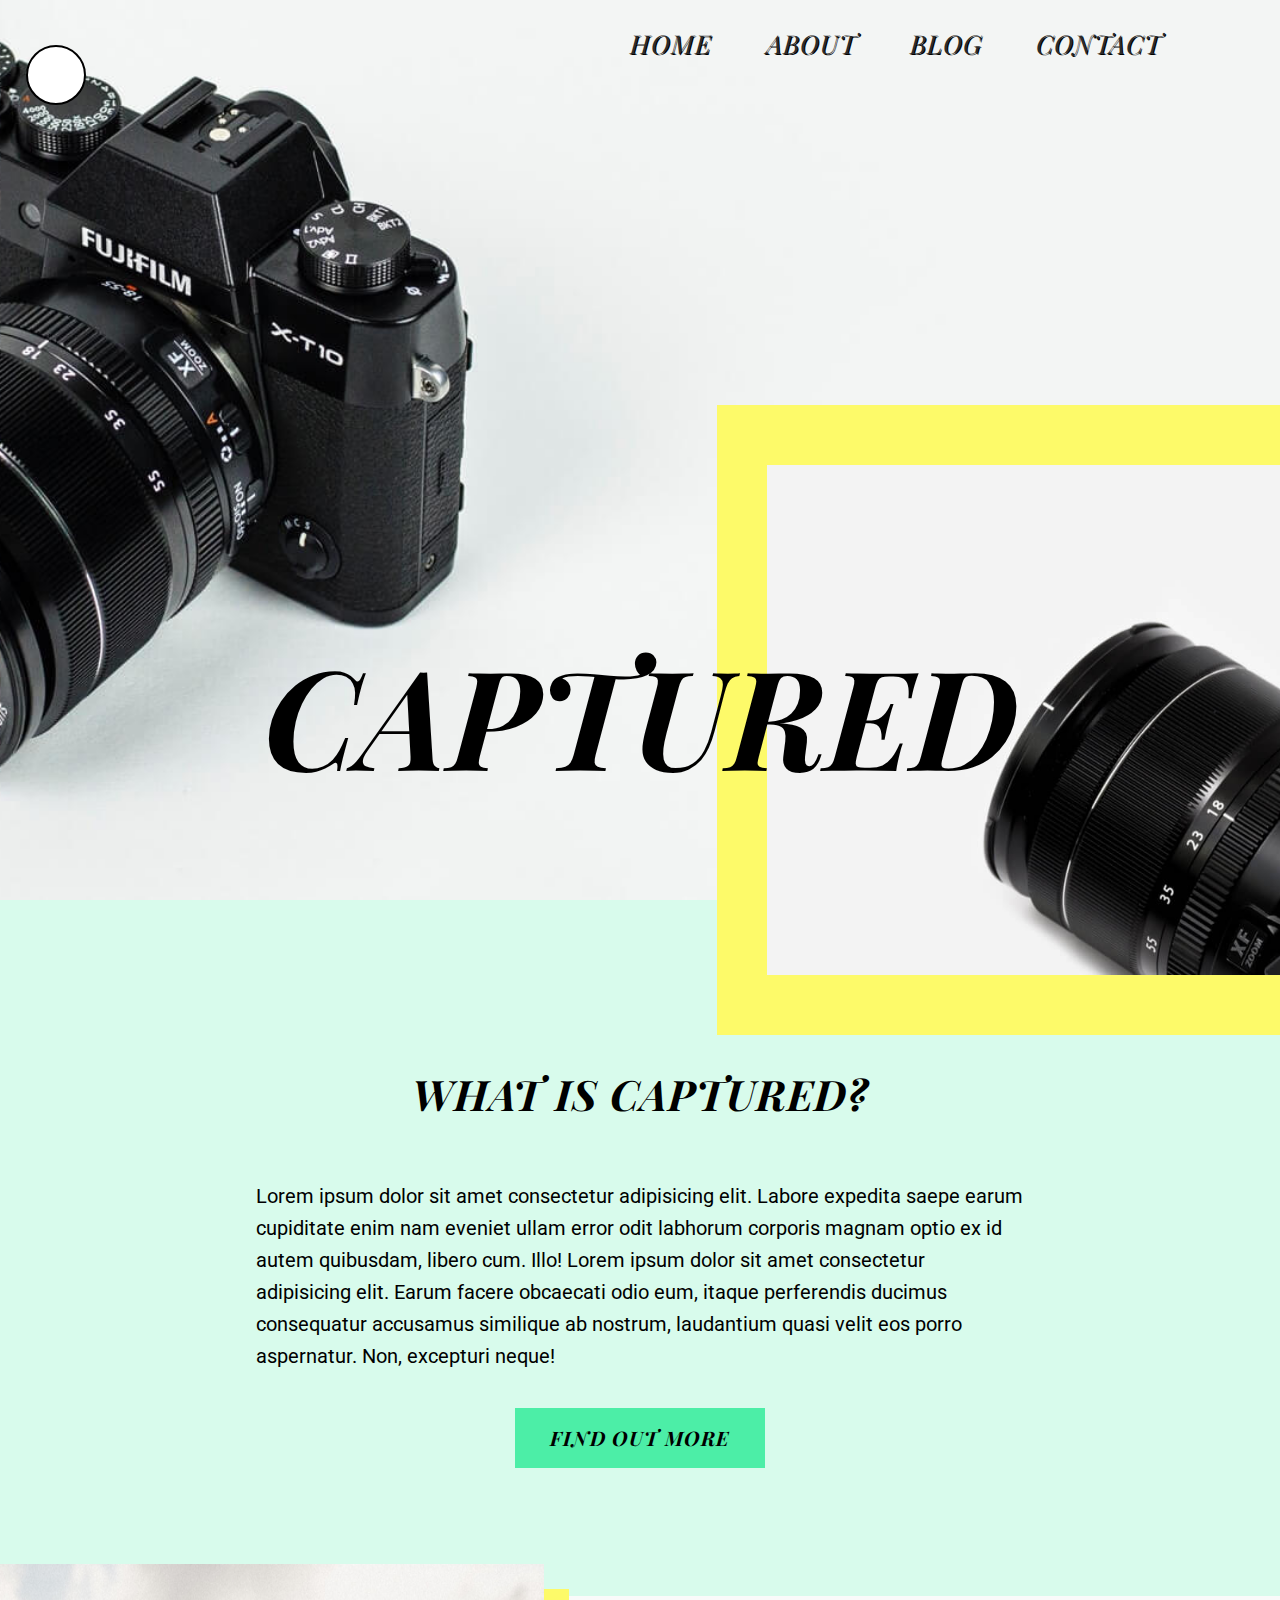
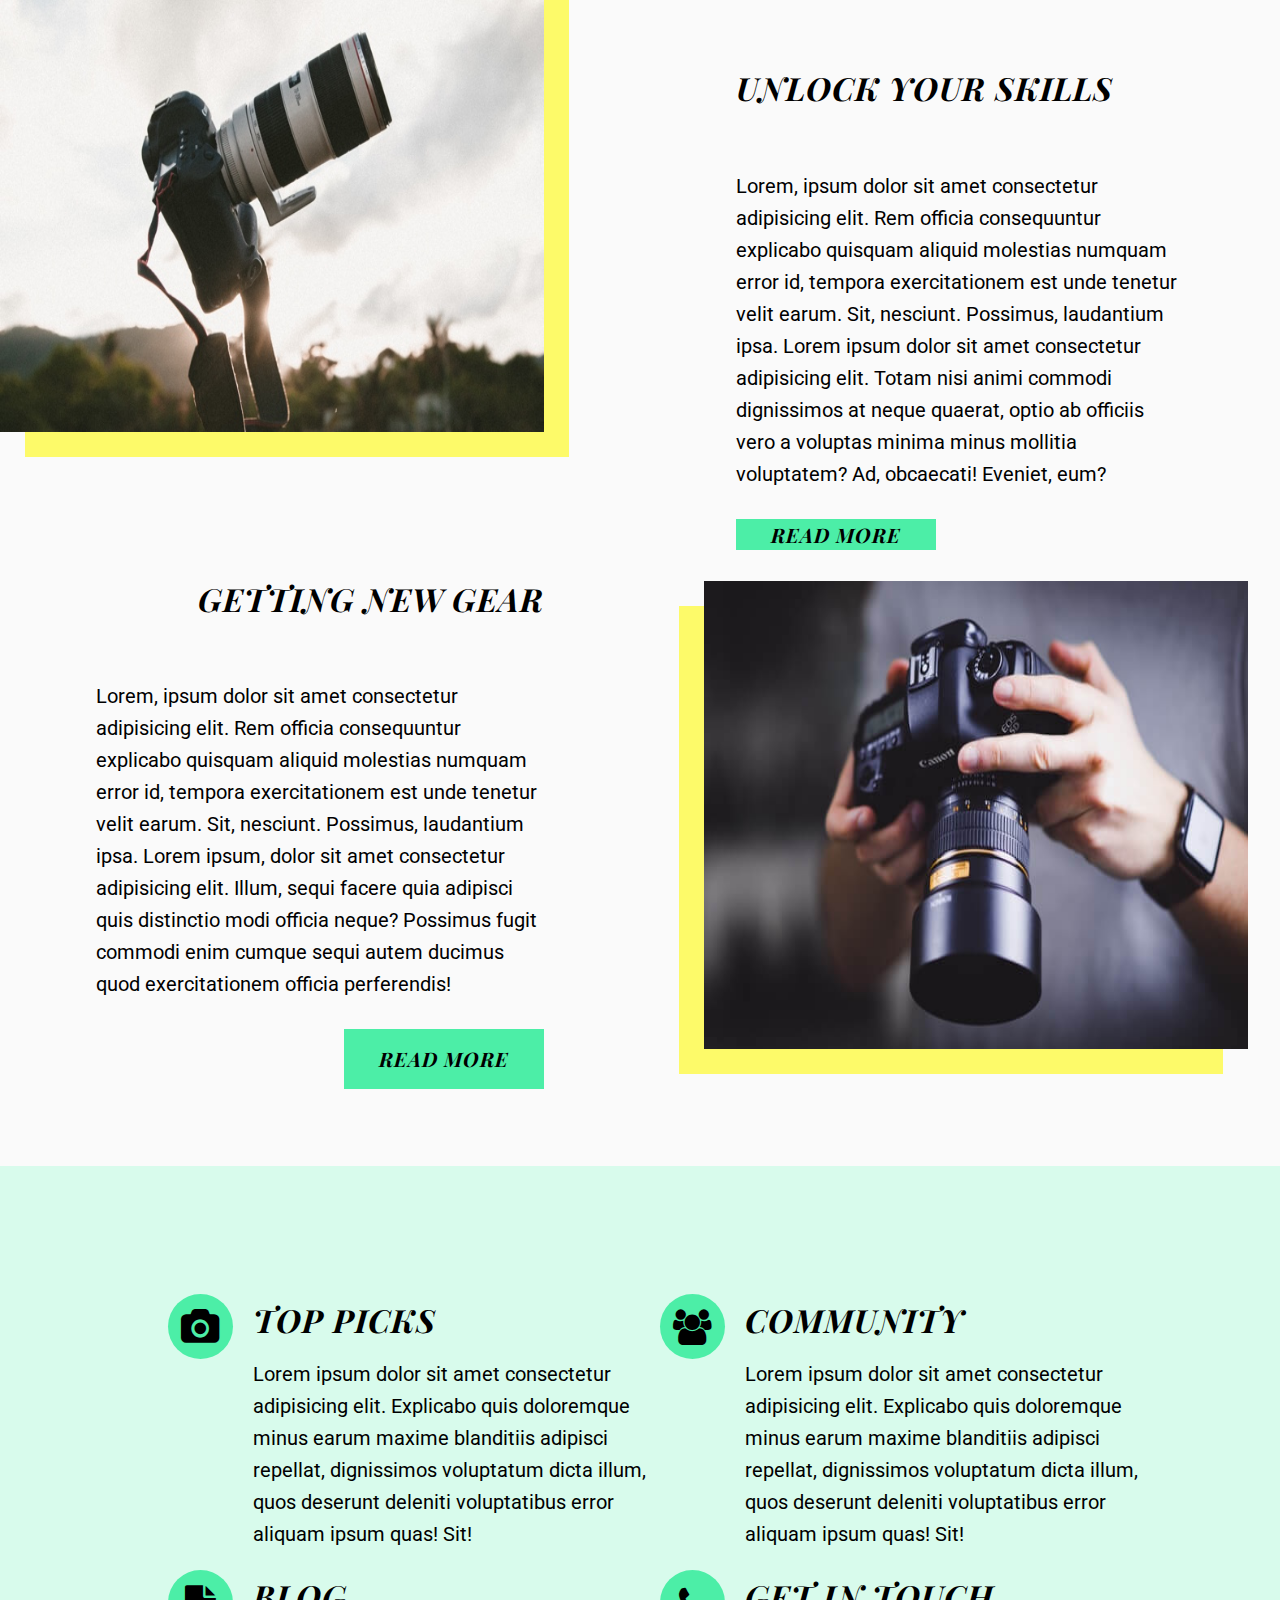
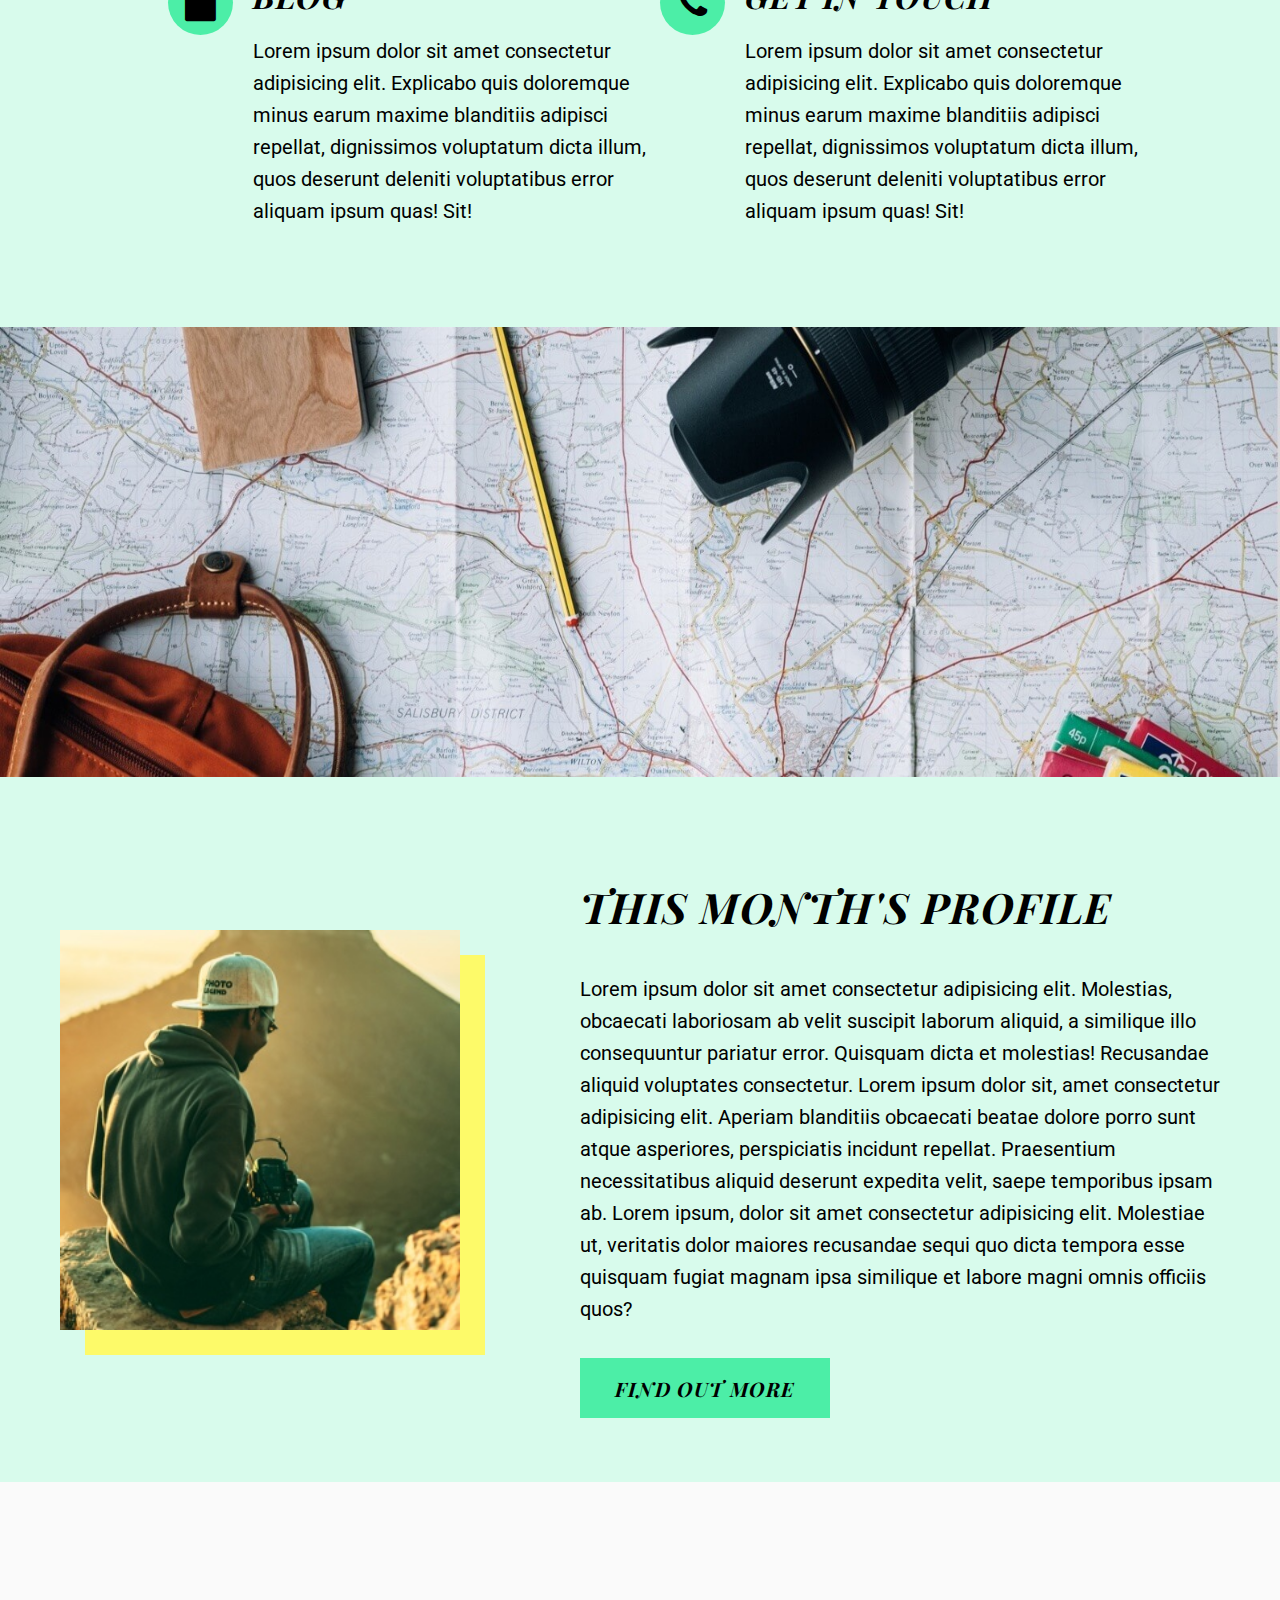
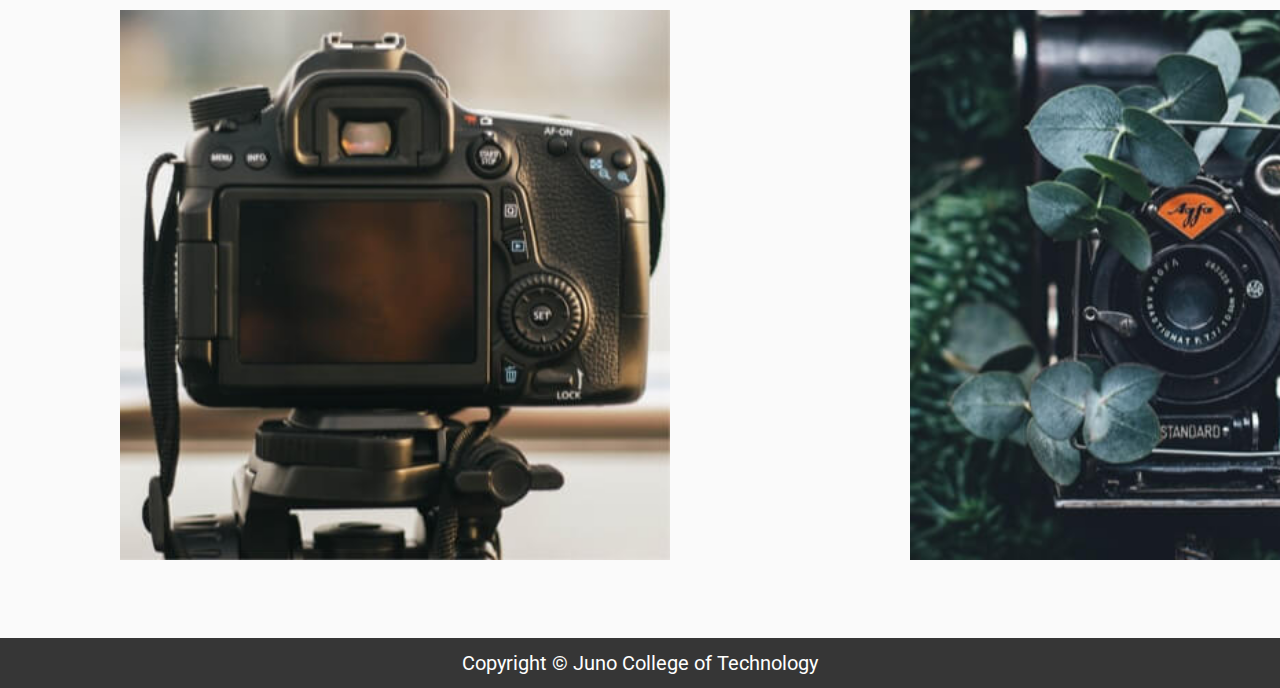
==== index.html @ 948b1ef4 "inital" ====
<!DOCTYPE html>
<html lang="en">

<head>
    <meta charset="UTF-8">
    <meta name="viewport" content="width=device-width, initial-scale=1.0">
    <meta http-equiv="X-UA-Compatible" content="ie=edge">
    <title>Captured Home Page</title>
    <link rel="preconnect" href="https://fonts.googleapis.com">
    <link rel="preconnect" href="https://fonts.gstatic.com" crossorigin>
    <link href="https://fonts.googleapis.com/css2?family=Playfair+Display:ital,wght@1,700&family=Roboto&display=swap" rel="stylesheet">
    <link rel="stylesheet" href="https://cdnjs.cloudflare.com/ajax/libs/font-awesome/4.7.0/css/font-awesome.min.css">
    <link rel="stylesheet" href="styles/style.css">

</head>
<body>
    <header>
        <div class = "homeBackground">
        <!--Start of Top of Site Section-->
            <div class="upperWebsite">          
                <nav id="headNav">
                    <!--Start of Site Nav Section-->
                    <ul class="main-menu">
                        <li id = "active"><a href="index.html">Home</a></li>
                        <li><a href="about.html">About</a></li>
                        <li><a href="blog.html">Blog</a></li>
                        <li><a href="contact.html">Contact</a></li>
                        
                    </ul>  
                    <div class="dropdown">
                        <a>MENU</a>
                        <div class="dropdown-content">
                            <ul class="dropdown-content">
                                <li><a href="blog.html">Blog</a></li>
                                <li><a href="index.html">Home</a></li>
                                <li><a href="about.html">About</a></li>
                                <li><a href="contact.html">Contact</a></li>
                            </ul>
                        </div>
                    </div>
                </nav>
                <span><button class = "darkModeOn" id = "darkModeOn" onclick="caputuredHome();"></button></span>
                <!--End of Site Nav Section-->
            </div>
            <!--Site Home Title--><div class = "webpageHeadingContainer"><h1>Captured</h1></div>
            <!--Additionial Capture Heading Image--><div class = "header-Image2"><img src="./assets/header-box-image.jpg" alt="Camera Lens pointing Left"></div>   
        </div>
    </header>
    <main>
        <section class = "whatIsCaptured" id = "whatIsCaptured">
            <div class = "centeringWrapper"> 
                <h3>What is Captured?</h3>
                <p>Lorem ipsum dolor sit amet consectetur adipisicing elit. Labore expedita saepe earum cupiditate enim nam eveniet ullam error odit labhorum corporis magnam optio ex id autem quibusdam, libero cum. Illo! Lorem ipsum dolor sit amet consectetur adipisicing elit. Earum facere obcaecati odio eum, itaque perferendis ducimus consequatur accusamus similique ab nostrum, laudantium quasi velit eos porro aspernatur. Non, excepturi neque!</p>
                <button class = "findOutMoreButton">Find Out More</button>
            </div>
        </section>

        <section class = "quadContent" id = "quadContent">
            <div class = "quadContentContainer" id = "quadContentContainer">
                <div class = "imageContent"><img src="./assets/left-image.jpg" alt="Camera Lens pointing Left"></div>
                <div class = "wordContent"><h4>Unlock Your Skills</h4><p>Lorem, ipsum dolor sit amet consectetur adipisicing elit. Rem officia consequuntur explicabo quisquam aliquid molestias numquam error id, tempora exercitationem est unde tenetur velit earum. Sit, nesciunt. Possimus, laudantium ipsa. Lorem ipsum dolor sit amet consectetur adipisicing elit. Totam nisi animi commodi dignissimos at neque quaerat, optio ab officiis vero a voluptas minima minus mollitia voluptatem? Ad, obcaecati! Eveniet, eum?</p><button class = "readMoreButton">Read More</button></div>
                <div class = "wordContent2"><h4>Getting New Gear</h4><p>Lorem, ipsum dolor sit amet consectetur adipisicing elit. Rem officia consequuntur explicabo quisquam aliquid molestias numquam error id, tempora exercitationem est unde tenetur velit earum. Sit, nesciunt. Possimus, laudantium ipsa. Lorem ipsum, dolor sit amet consectetur adipisicing elit. Illum, sequi facere quia adipisci quis distinctio modi officia neque? Possimus fugit commodi enim cumque sequi autem ducimus quod exercitationem officia perferendis!</p><button class = "readMoreButton">Read More</button></div>
                <div class = "imageContent2"><img src="./assets/right-image.jpg" alt="Man Checking Camera Footage/Settings"></div>
            </div>
        </section>

        <section class = "CapturedContactResources" id = "CapturedContactResources">
            <div class = "CapturedContactResourcesContainer" id = "CapturedContactResourcesContainer">
                <ul>
                   <li><div class = "icons" id = "icons1">
                            <i class="fa fa-camera"></i>
                        </div>
                        <div class = "contentContact" id = "contentContact1">
                            <h4>Top Picks</h4><p>Lorem ipsum dolor sit amet consectetur adipisicing elit. Explicabo quis doloremque minus earum maxime blanditiis adipisci repellat, dignissimos voluptatum dicta illum, quos deserunt deleniti voluptatibus error aliquam ipsum quas! Sit!</p>
                        </div>
                    </li>     

                    <li><div class = "icons" id = "icons2">
                            <i class="fa fa-users"></i>
                        </div>
                        <div class = "contentContact" id = "contentContact2">
                            <h4>Community</h4><p>Lorem ipsum dolor sit amet consectetur adipisicing elit. Explicabo quis doloremque minus earum maxime blanditiis adipisci repellat, dignissimos voluptatum dicta illum, quos deserunt deleniti voluptatibus error aliquam ipsum quas! Sit!</p>
                        </div>
                    </li>   
                    <li><div class = "icons" id = "icons3">
                            <i class="fa fa-file" ></i>
                        </div>
                        <div class = "contentContact" id = "contentContact3">
                            <h4>Blog</h4><p>Lorem ipsum dolor sit amet consectetur adipisicing elit. Explicabo quis doloremque minus earum maxime blanditiis adipisci repellat, dignissimos voluptatum dicta illum, quos deserunt deleniti voluptatibus error aliquam ipsum quas! Sit!</p>
                        </div>
                    </li>     

                    <li><div class = "icons" id = "icons4">
                            <i class="fa fa-phone"></i>
                        </div>
                        <div class = "contentContact" id = "contentContact4">
                            <h4>Get in Touch</h4><p>Lorem ipsum dolor sit amet consectetur adipisicing elit. Explicabo quis doloremque minus earum maxime blanditiis adipisci repellat, dignissimos voluptatum dicta illum, quos deserunt deleniti voluptatibus error aliquam ipsum quas! Sit!</p>
                        </div>
                    </li>       
                </ul>
            </div>
        </section>
        <section class = "cameraToolsImage" id = "cameraToolsImage">
            <div class = "cameraToolsImageContainer">
                <img src="./assets/banner.jpg" alt="Camera tools strewn upon a map">
            </div>
        </section>
        <section class = "monthlyProfile" id = "monthlyProfile">
            <div class = "monthlyProfileImageContainer">
                <img src="./assets/small-box.jpg" alt="Camerman Sitting on Rock in the Desert, Dusty">
            </div>
            <div class = "monthlyProfileTextContainer">
                <h3>This Month's Profile</h3>
                <p>Lorem ipsum dolor sit amet consectetur adipisicing elit. Molestias, obcaecati laboriosam ab velit suscipit laborum aliquid, a similique illo consequuntur pariatur error. Quisquam dicta et molestias! Recusandae aliquid voluptates consectetur. Lorem ipsum dolor sit, amet consectetur adipisicing elit. Aperiam blanditiis obcaecati beatae dolore porro sunt atque asperiores, perspiciatis incidunt repellat. Praesentium necessitatibus aliquid deserunt expedita velit, saepe temporibus ipsam ab. Lorem ipsum, dolor sit amet consectetur adipisicing elit. Molestiae ut, veritatis dolor maiores recusandae sequi quo dicta tempora esse quisquam fugiat magnam ipsa similique et labore magni omnis officiis quos?
                </p>
                <button class = "findOutMoreButton">Find Out More</button>
            </div>
        </section>
        <section class = "galleryCaputured" id = "galleryCaputured">
            <div class = "galleryCaputuredImages" id = "galleryCaputuredImages">
                <div class = "galleryImage" id = "galleryImage" onclick="reMoveGallery();">
                    <img src="./assets/gallery-image-1.jpg" alt="Close up of Camera attached to Tripod">
                </div>
                <div class = "galleryImage" id = "galleryImage" onclick="reMoveGallery();">
                    <img src="./assets/gallery-image-2.jpg" alt="Camera lens down in leaves">
                </div>
                <div class = "galleryImage" id = "galleryImage" onclick="reMoveGallery();">
                    <img src="./assets/gallery-image-3.jpg" alt="Close up of Front View of Nixon Camera">
                </div>  
                <div class = "galleryImage" id = "galleryImage" onclick="reMoveGallery();">
                    <img src="./assets/gallery-image-1.jpg" alt="Close up of Camera attached to Tripod">
                </div>
                <div class = "galleryImage" id = "galleryImage" onclick="reMoveGallery();">
                    <img src="./assets/gallery-image-2.jpg" alt="Camera lens down in leaves">
                </div>
                <div class = "galleryImage" id = "galleryImage" onclick="reMoveGallery();">
                    <img src="./assets/gallery-image-3.jpg" alt="Close up of Front View of Nixon Camera">
                </div>  
            </div>
            
        </section>

    </main>
    <footer id = "footer1">
        <div class = "credits" id = "credits">
            <p class = "creditsp">Copyright &copy; Juno College of Technology</p>
        </div>
    </footer>
    <script src="https://ajax.googleapis.com/ajax/libs/jquery/3.6.0/jquery.min.js"></script>
    <script src="appScript.js"></script>
</body>
</html>
---- styles/style.css ----
@charset "UTF-8";
/*Setup CSS - Normalize Begins*/
html {
  line-height: 1.15;
  -ms-text-size-adjust: 100%;
  -webkit-text-size-adjust: 100%;
}

body {
  margin: 0;
}

article,
aside,
footer,
header,
nav,
section {
  display: block;
}

h1 {
  font-size: 2em;
  margin: 0.67em 0;
}

figcaption,
figure,
main {
  display: block;
}

figure {
  margin: 1em 40px;
}

hr {
  -webkit-box-sizing: content-box;
          box-sizing: content-box;
  height: 0;
  overflow: visible;
}

pre {
  font-family: monospace, monospace;
  font-size: 1em;
}

a {
  background-color: transparent;
  -webkit-text-decoration-skip: objects;
}

abbr[title] {
  border-bottom: none;
  text-decoration: underline;
  -webkit-text-decoration: underline dotted;
          text-decoration: underline dotted;
}

b,
strong {
  font-weight: inherit;
}

b,
strong {
  font-weight: bolder;
}

code,
kbd,
samp {
  font-family: monospace, monospace;
  font-size: 1em;
}

dfn {
  font-style: italic;
}

mark {
  background-color: #ff0;
  color: #000;
}

small {
  font-size: 80%;
}

sub,
sup {
  font-size: 75%;
  line-height: 0;
  position: relative;
  vertical-align: baseline;
}

sub {
  bottom: -0.25em;
}

sup {
  top: -0.5em;
}

audio,
video {
  display: inline-block;
}

audio:not([controls]) {
  display: none;
  height: 0;
}

img {
  border-style: none;
}

svg:not(:root) {
  overflow: hidden;
}

button,
input,
optgroup,
select,
textarea {
  font-family: sans-serif;
  font-size: 100%;
  line-height: 1.15;
  margin: 0;
}

button,
input {
  overflow: visible;
}

button,
select {
  text-transform: none;
}

button,
html [type=button],
[type=reset],
[type=submit] {
  -webkit-appearance: button;
}

button::-moz-focus-inner,
[type=button]::-moz-focus-inner,
[type=reset]::-moz-focus-inner,
[type=submit]::-moz-focus-inner {
  border-style: none;
  padding: 0;
}

button:-moz-focusring,
[type=button]:-moz-focusring,
[type=reset]:-moz-focusring,
[type=submit]:-moz-focusring {
  outline: 1px dotted ButtonText;
}

fieldset {
  padding: 0.35em 0.75em 0.625em;
}

legend {
  -webkit-box-sizing: border-box;
          box-sizing: border-box;
  color: inherit;
  display: table;
  max-width: 100%;
  padding: 0;
  white-space: normal;
}

progress {
  display: inline-block;
  vertical-align: baseline;
}

textarea {
  overflow: auto;
}

[type=checkbox],
[type=radio] {
  -webkit-box-sizing: border-box;
          box-sizing: border-box;
  padding: 0;
}

[type=number]::-webkit-inner-spin-button,
[type=number]::-webkit-outer-spin-button {
  height: auto;
}

[type=search] {
  -webkit-appearance: textfield;
  outline-offset: -2px;
}

[type=search]::-webkit-search-cancel-button,
[type=search]::-webkit-search-decoration {
  -webkit-appearance: none;
}

::-webkit-file-upload-button {
  -webkit-appearance: button;
  font: inherit;
}

details,
menu {
  display: block;
}

summary {
  display: list-item;
}

canvas {
  display: inline-block;
}

template {
  display: none;
}

[hidden] {
  display: none;
}

.clearfix:after {
  visibility: hidden;
  display: block;
  font-size: 0;
  content: "";
  clear: both;
  height: 0;
}

html {
  -webkit-box-sizing: border-box;
  box-sizing: border-box;
}

*,
*:before,
*:after {
  -webkit-box-sizing: inherit;
          box-sizing: inherit;
}

.sr-only {
  position: absolute;
  width: 1px;
  height: 1px;
  margin: -1px;
  border: 0;
  padding: 0;
  white-space: nowrap;
  -webkit-clip-path: inset(100%);
          clip-path: inset(100%);
  clip: rect(0 0 0 0);
  overflow: hidden;
}

/*Setup CSS - Normalize Ends*/
/*Style Guide Content Measurements Begin */
html,
body {
  max-width: 100%;
  overflow-x: hidden;
  color: black;
  background-color: #d8fbec;
  display: -webkit-box;
  display: -ms-flexbox;
  display: flex;
  -webkit-box-orient: vertical;
  -webkit-box-direction: normal;
      -ms-flex-direction: column;
          flex-direction: column;
  -webkit-box-align: center;
      -ms-flex-align: center;
          align-items: center;
  position: relative;
}

h1 {
  font-family: Playfair Display, Arial, Helvetica, sans-serif;
  font-size: 138px;
  font-weight: bold;
  font-style: italic;
  text-transform: uppercase;
  z-index: 999;
}

h2 {
  font-family: Playfair Display, Arial, Helvetica, sans-serif;
  font-size: 80px;
  line-height: 92px;
  font-weight: bold;
  font-style: italic;
  text-transform: uppercase;
  z-index: 900;
}

h3 {
  font-family: Playfair Display, Arial, Helvetica, sans-serif;
  font-size: 42px;
  letter-spacing: 1px;
  font-weight: bold;
  font-style: italic;
  text-transform: uppercase;
}

h4 {
  font-family: Playfair Display, Arial, Helvetica, sans-serif;
  font-size: 32px;
  font-weight: bold;
  font-style: italic;
  text-transform: uppercase;
  letter-spacing: 1px;
}

p {
  font-family: Roboto, Arial, Helvetica, sans-serif;
  font-size: 20px;
  line-height: 32px;
}

h4:hover,
h3:hover {
  color: whitesmoke;
}

button {
  font-family: Playfair Display, Arial, Helvetica, sans-serif;
  font-size: 20px;
  background-color: #4ceea7;
  letter-spacing: 1px;
  line-height: 29px;
  cursor: pointer;
  -ms-flex-line-pack: center;
      align-content: center;
  border: none;
  font-weight: bold;
  font-style: italic;
  text-transform: uppercase;
}

button:hover {
  background-color: gold;
  -webkit-transform: scale(1.15);
          transform: scale(1.15);
  border: solid black 5px;
  -webkit-transition: all 0.3s ease;
  transition: all 0.3s ease;
  height: 65px;
}

.findOutMoreButton {
  width: 250px;
  height: 60px;
  margin-top: 2%;
}

.readMoreButton {
  width: 200px;
  height: 60px;
  margin-top: 2%;
}

a {
  font-family: Playfair Display;
  font-size: 20px;
  text-decoration: none;
  color: #2c2c2c;
}

.credits {
  background-color: #363636;
  -webkit-box-pack: center;
      -ms-flex-pack: center;
          justify-content: center;
  -webkit-box-align: center;
      -ms-flex-align: center;
          align-items: center;
  font-family: Arial, Helvetica, sans-serif;
  width: 100%;
  height: 50px;
  margin-top: 5%;
  display: -webkit-box;
  display: -ms-flexbox;
  display: flex;
}

.creditsp {
  color: white;
  margin: 0;
}

.webpageHeadingContainer {
  width: 100%;
  display: -webkit-box;
  display: -ms-flexbox;
  display: flex;
  -webkit-box-pack: center;
      -ms-flex-pack: center;
          justify-content: center;
  margin-top: 52vh;
}

.webpageHeadingContainer1 {
  width: 100%;
  display: -webkit-box;
  display: -ms-flexbox;
  display: flex;
  -webkit-box-pack: center;
      -ms-flex-pack: center;
          justify-content: center;
  position: absolute;
  top: 40%;
}

footer {
  width: 100%;
  position: absolute;
  bottom: 0;
}

.main {
  overflow-y: hidden;
  overflow-x: hidden;
}

/*Style Guide Content Measurements End */
.upperWebsite {
  width: 100%;
  display: -webkit-box;
  display: -ms-flexbox;
  display: flex;
  -webkit-box-pack: end;
      -ms-flex-pack: end;
          justify-content: flex-end;
}

nav {
  margin-top: 1%;
  width: 50%;
  margin-right: 5%;
}

#headNav ul {
  list-style-type: none;
  -webkit-box-pack: space-evenly;
      -ms-flex-pack: space-evenly;
          justify-content: space-evenly;
  -webkit-box-orient: horizontal;
  -webkit-box-direction: normal;
      -ms-flex-direction: row;
          flex-direction: row;
  display: -webkit-box;
  display: -ms-flexbox;
  display: flex;
  padding: 0 0;
}

#headNav li a {
  letter-spacing: 1px;
  text-decoration: none;
  text-transform: uppercase;
  text-shadow: black 1px 1px;
  font-style: italic;
  font-size: 26px;
  -webkit-transition: all 0.15s ease-in-out;
  transition: all 0.15s ease-in-out;
}

#headNav li a:hover {
  color: gray;
}

.dropdown {
  display: none;
}

.dropdown-content {
  visibility: hidden;
  position: absolute;
  display: -webkit-box;
  display: -ms-flexbox;
  display: flex;
  -webkit-box-orient: vertical;
  -webkit-box-direction: normal;
      -ms-flex-direction: column;
          flex-direction: column;
  height: 20vh;
  right: 0;
  width: 20vw;
  top: 2vh;
}

.dropdown ul li {
  display: -webkit-box;
  display: -ms-flexbox;
  display: flex;
  -webkit-box-pack: end;
      -ms-flex-pack: end;
          justify-content: flex-end;
}

@media only screen and (max-width: 900px) {
  #headNav .main-menu {
    display: none;
  }

  #headNav {
    -webkit-box-pack: center;
        -ms-flex-pack: center;
            justify-content: center;
    -ms-flex-line-pack: center;
        align-content: center;
    text-align: center;
    width: -webkit-fit-content;
    width: -moz-fit-content;
    width: fit-content;
    width: moz-fit-content;
    height: 100%;
    position: relative;
    padding-top: 0;
  }

  #headNav a {
    font-size: 32px;
    font-family: Playfair Display;
    display: -webkit-box;
    display: -ms-flexbox;
    display: flex;
    -ms-flex-item-align: center;
        align-self: center;
    -ms-flex-line-pack: center;
        align-content: center;
    margin-right: 5%;
  }

  .dropdown {
    display: inline-block;
    -webkit-box-pack: end;
        -ms-flex-pack: end;
            justify-content: flex-end;
    cursor: pointer;
  }

  .dropdown ul {
    visibility: hidden;
    display: -webkit-box;
    display: -ms-flexbox;
    display: flex;
    -webkit-box-orient: vertical;
    -webkit-box-direction: normal;
        -ms-flex-direction: column;
            flex-direction: column;
  }

  #headNav ul {
    visibility: hidden;
    display: -webkit-box;
    display: -ms-flexbox;
    display: flex;
    -webkit-box-orient: vertical;
    -webkit-box-direction: normal;
        -ms-flex-direction: column;
            flex-direction: column;
  }

  #headNav:hover .dropdown-content {
    display: -webkit-box;
    display: -ms-flexbox;
    display: flex;
    visibility: visible;
    -webkit-box-orient: vertical;
    -webkit-box-direction: normal;
        -ms-flex-direction: column;
            flex-direction: column;
    cursor: pointer;
  }
}
header {
  height: 100vh;
  width: 100vw;
  position: relative;
}

.homeBackground {
  width: 100%;
  height: 100%;
  background-image: url("../assets/header-image.jpg");
  background-position: center;
  background-repeat: no-repeat;
  background-size: cover;
  -webkit-background-size: cover;
  -moz-background-size: cover;
  -o-background-size: cover;
  position: absolute;
  left: 0;
  right: 0;
  top: 0;
  bottom: 0;
}

.blogBackground {
  width: 100%;
  height: 100%;
  background-image: url("../assets/blog-header.jpg");
  background-position: center;
  background-repeat: no-repeat;
  background-size: cover;
  -webkit-background-size: cover;
  -moz-background-size: cover;
  -o-background-size: cover;
  position: absolute;
  left: 0;
  right: 0;
  top: 0;
  bottom: 0;
}

.contactBackground {
  width: 100%;
  height: 100%;
  background-image: url("../assets/contact-header.jpg");
  background-position: center;
  background-repeat: no-repeat;
  background-size: cover;
  -webkit-background-size: cover;
  -moz-background-size: cover;
  -o-background-size: cover;
  position: absolute;
  left: 0;
  right: 0;
  top: 0;
  bottom: 0;
}

.header-Image2 img {
  position: absolute;
  bottom: -20%;
  z-index: 10;
  right: 0;
  width: 47vw;
  border-left: solid #fdfa69 50px;
  border-top: solid #fdfa69 60px;
  border-bottom: solid #fdfa69 60px;
}

.header-Image3 img {
  position: absolute;
  bottom: -35%;
  z-index: 10;
  right: 0;
  width: 55%;
  top: 60%;
  -webkit-box-shadow: -40px 50px 0px 0px #fdfa69;
          box-shadow: -40px 50px 0px 0px #fdfa69;
}

.whatIsCaptured {
  height: 120%;
  padding-top: 10%;
  padding-bottom: 10%;
  width: 100vw;
  display: -webkit-box;
  display: -ms-flexbox;
  display: flex;
  -webkit-box-align: center;
      -ms-flex-align: center;
          align-items: center;
  -webkit-box-pack: center;
      -ms-flex-pack: center;
          justify-content: center;
}

.centeringWrapper {
  display: -webkit-box;
  display: -ms-flexbox;
  display: flex;
  -webkit-box-align: center;
      -ms-flex-align: center;
          align-items: center;
  -webkit-box-pack: center;
      -ms-flex-pack: center;
          justify-content: center;
  -webkit-box-orient: vertical;
  -webkit-box-direction: normal;
      -ms-flex-direction: column;
          flex-direction: column;
  margin-left: 20%;
  margin-right: 20%;
}

.quadContent {
  width: 100vw;
  height: 120vh;
}

.quadContentContainer {
  width: 100%;
  height: 100%;
  display: -webkit-box;
  display: -ms-flexbox;
  display: flex;
  -webkit-box-orient: horizontal;
  -webkit-box-direction: normal;
      -ms-flex-direction: row;
          flex-direction: row;
  -ms-flex-wrap: wrap;
      flex-wrap: wrap;
  background-color: #fafafa;
}

.wordContent,
.wordContent2 {
  width: 50%;
  height: 50%;
  padding: 2.5% 7.5%;
  display: -webkit-box;
  display: -ms-flexbox;
  display: flex;
  -webkit-box-orient: vertical;
  -webkit-box-direction: normal;
      -ms-flex-direction: column;
          flex-direction: column;
  -ms-flex-line-pack: center;
      align-content: center;
}

.imageContent,
.imageContent2 {
  width: 50vw;
  height: 50%;
  padding: 2.5% 5%;
  position: relative;
}

.imageContent:nth-of-type(1) {
  padding: 0;
  margin-top: -2.5%;
}

.imageContent img,
.imageContent2 img {
  width: 85%;
  height: 100%;
  position: absolute;
}

.imageContent img:hover,
.imageContent2 img:hover {
  -webkit-transform: scale(1.1);
          transform: scale(1.1);
  border: solid black 5px;
  -webkit-transition: all 1s ease;
  transition: all 1s ease;
}

.imageContent img:nth-child(1) {
  -webkit-box-shadow: 50px 50px 0px 0px #fdfa69;
          box-shadow: 50px 50px 0px 0px #fdfa69;
}

.imageContent2 img:nth-child(1) {
  -webkit-box-shadow: -50px 50px 0px 0px #fdfa69;
          box-shadow: -50px 50px 0px 0px #fdfa69;
}

.wordContent2 h4:nth-child(1) {
  text-align: end;
}

.wordContent2 button:nth-child(3) {
  -ms-flex-item-align: end;
      align-self: flex-end;
}

.CapturedContactResources {
  width: 100%;
  height: 60%;
  padding-bottom: 5%;
}

.CapturedContactResourcesContainer {
  margin-left: 10%;
  margin-right: 10%;
  margin-top: 10%;
}

.CapturedContactResourcesContainer ul {
  display: -webkit-box;
  display: -ms-flexbox;
  display: flex;
  -webkit-box-orient: horizontal;
  -webkit-box-direction: normal;
      -ms-flex-direction: row;
          flex-direction: row;
  -ms-flex-wrap: wrap;
      flex-wrap: wrap;
  list-style: none;
  -webkit-box-pack: justify;
      -ms-flex-pack: justify;
          justify-content: space-between;
}

.CapturedContactResourcesContainer ul li {
  display: -webkit-box;
  display: -ms-flexbox;
  display: flex;
  -webkit-box-orient: horizontal;
  -webkit-box-direction: normal;
      -ms-flex-direction: row;
          flex-direction: row;
  -ms-flex-wrap: wrap;
      flex-wrap: wrap;
  list-style: none;
  width: 50%;
}

.contentContact {
  width: 80%;
  margin-left: 4%;
}
.contentContact h4 {
  margin-top: 2%;
  margin-bottom: 2%;
}

main {
  width: 100%;
  height: 100%;
}

.icons {
  border-radius: 50%;
  display: -webkit-inline-box;
  display: -ms-inline-flexbox;
  display: inline-flex;
  height: 65px;
  width: 65px;
  -webkit-box-pack: center;
      -ms-flex-pack: center;
          justify-content: center;
  -ms-flex-line-pack: center;
      align-content: center;
  text-align: center;
  position: relative;
  background-color: #4ceea7;
}
.icons i {
  position: absolute;
  top: 15px;
  font-size: 36px;
}

.cameraToolsImage {
  width: 100vw;
  height: 50vh;
}

.cameraToolsImageContainer {
  width: 100%;
  height: 100%;
}
.cameraToolsImageContainer img {
  width: 100%;
  height: 100%;
}

.monthlyProfile {
  display: -webkit-box;
  display: -ms-flexbox;
  display: flex;
  -webkit-box-orient: horizontal;
  -webkit-box-direction: normal;
      -ms-flex-direction: row;
          flex-direction: row;
  -ms-flex-pack: distribute;
      justify-content: space-around;
  height: 60%;
  padding: 5% 0;
  width: 100vw;
  -ms-flex-line-pack: center;
      align-content: center;
  -webkit-box-align: center;
      -ms-flex-align: center;
          align-items: center;
}

.monthlyProfileTextContainer {
  width: 50%;
}

.monthlyProfileImageContainer {
  width: 400px;
  height: 400px;
}
.monthlyProfileImageContainer img {
  width: 100%;
  height: 100%;
  -webkit-box-shadow: 50px 50px 0px 0px #fdfa69;
          box-shadow: 50px 50px 0px 0px #fdfa69;
}
.monthlyProfileImageContainer img:hover {
  -webkit-transform: scale(1.1);
          transform: scale(1.1);
  border: solid black 5px;
  -webkit-transition: all 1s ease;
  transition: all 1s ease;
}

.galleryCaputured {
  width: 4740px;
  height: 80%;
  padding: 10% 0;
  background-color: #fafafa;
  position: relative;
}

.galleryCaputuredImages {
  width: 100%;
  height: 100%;
  display: -webkit-box;
  display: -ms-flexbox;
  display: flex;
  -ms-flex-pack: distribute;
      justify-content: space-around;
  -webkit-box-orient: horizontal;
  -webkit-box-direction: normal;
      -ms-flex-direction: row;
          flex-direction: row;
  -ms-flex-wrap: nowrap;
      flex-wrap: nowrap;
  -ms-flex-line-pack: center;
      align-content: center;
  -webkit-box-align: center;
      -ms-flex-align: center;
          align-items: center;
  -webkit-animation: gallerymove 21s linear infinite;
  animation: gallerymove 21s linear infinite;
  -webkit-animation-iteration-count: 100;
          animation-iteration-count: 100;
}

.galleryImage {
  height: 550px;
  width: 550px;
}
.galleryImage img {
  width: 100%;
  height: 100%;
  cursor: pointer;
  -webkit-transition: all 1s ease;
  transition: all 1s ease;
  -webkit-animation-iteration-count: 10;
          animation-iteration-count: 10;
}

@-webkit-keyframes gallerymove {
  0% {
    margin-left: 0px;
  }
  100% {
    margin-left: -2546px;
  }
}

@keyframes gallerymove {
  0% {
    margin-left: 0px;
  }
  100% {
    margin-left: -2546px;
  }
}
.galleryImage img:hover {
  -webkit-transform: scale(1.1);
          transform: scale(1.1);
  border: solid black 5px;
}

.galleryBottomBar {
  visibility: hidden;
  position: absolute;
  left: 3000px;
  width: 100%;
  display: none;
}

.blac {
  background-color: #2c2c2c;
  color: white;
}

.grey {
  background-color: #5a5a5a;
  color: white;
}

.darkModeOn {
  border-radius: 50%;
  background-color: white;
  border: solid black 2px;
  width: 60px;
  height: 60px;
  position: absolute;
  left: 2%;
  top: 5%;
}

.darkModeOn:hover {
  background-color: black;
}

/*Style Guide Content Measurements Begin */
html,
body {
  max-width: 100%;
  overflow-x: hidden;
  color: black;
  background-color: #d8fbec;
  display: -webkit-box;
  display: -ms-flexbox;
  display: flex;
  -webkit-box-orient: vertical;
  -webkit-box-direction: normal;
      -ms-flex-direction: column;
          flex-direction: column;
  -webkit-box-align: center;
      -ms-flex-align: center;
          align-items: center;
  position: relative;
}

h1 {
  font-family: Playfair Display, Arial, Helvetica, sans-serif;
  font-size: 138px;
  font-weight: bold;
  font-style: italic;
  text-transform: uppercase;
  z-index: 999;
}

h2 {
  font-family: Playfair Display, Arial, Helvetica, sans-serif;
  font-size: 80px;
  line-height: 92px;
  font-weight: bold;
  font-style: italic;
  text-transform: uppercase;
  z-index: 900;
}

h3 {
  font-family: Playfair Display, Arial, Helvetica, sans-serif;
  font-size: 42px;
  letter-spacing: 1px;
  font-weight: bold;
  font-style: italic;
  text-transform: uppercase;
}

h4 {
  font-family: Playfair Display, Arial, Helvetica, sans-serif;
  font-size: 32px;
  font-weight: bold;
  font-style: italic;
  text-transform: uppercase;
  letter-spacing: 1px;
}

p {
  font-family: Roboto, Arial, Helvetica, sans-serif;
  font-size: 20px;
  line-height: 32px;
}

h4:hover,
h3:hover {
  color: whitesmoke;
}

button {
  font-family: Playfair Display, Arial, Helvetica, sans-serif;
  font-size: 20px;
  background-color: #4ceea7;
  letter-spacing: 1px;
  line-height: 29px;
  cursor: pointer;
  -ms-flex-line-pack: center;
      align-content: center;
  border: none;
  font-weight: bold;
  font-style: italic;
  text-transform: uppercase;
}

button:hover {
  background-color: gold;
  -webkit-transform: scale(1.15);
          transform: scale(1.15);
  border: solid black 5px;
  -webkit-transition: all 0.3s ease;
  transition: all 0.3s ease;
  height: 65px;
}

.findOutMoreButton {
  width: 250px;
  height: 60px;
  margin-top: 2%;
}

.readMoreButton {
  width: 200px;
  height: 60px;
  margin-top: 2%;
}

a {
  font-family: Playfair Display;
  font-size: 20px;
  text-decoration: none;
  color: #2c2c2c;
}

.credits {
  background-color: #363636;
  -webkit-box-pack: center;
      -ms-flex-pack: center;
          justify-content: center;
  -webkit-box-align: center;
      -ms-flex-align: center;
          align-items: center;
  font-family: Arial, Helvetica, sans-serif;
  width: 100%;
  height: 50px;
  margin-top: 5%;
  display: -webkit-box;
  display: -ms-flexbox;
  display: flex;
}

.creditsp {
  color: white;
  margin: 0;
}

.webpageHeadingContainer {
  width: 100%;
  display: -webkit-box;
  display: -ms-flexbox;
  display: flex;
  -webkit-box-pack: center;
      -ms-flex-pack: center;
          justify-content: center;
  margin-top: 52vh;
}

.webpageHeadingContainer1 {
  width: 100%;
  display: -webkit-box;
  display: -ms-flexbox;
  display: flex;
  -webkit-box-pack: center;
      -ms-flex-pack: center;
          justify-content: center;
  position: absolute;
  top: 40%;
}

footer {
  width: 100%;
  position: absolute;
  bottom: 0;
}

.main {
  overflow-y: hidden;
  overflow-x: hidden;
}

/*Style Guide Content Measurements End */
.main-content-wrapper {
  margin: 5%;
  display: -webkit-box;
  display: -ms-flexbox;
  display: flex;
  width: 100%;
  -webkit-box-pack: justify;
      -ms-flex-pack: justify;
          justify-content: space-between;
}

.blog-content {
  width: 45%;
  display: -webkit-box;
  display: -ms-flexbox;
  display: flex;
  -ms-flex-line-pack: center;
      align-content: center;
  -webkit-box-pack: center;
      -ms-flex-pack: center;
          justify-content: center;
}

.main-blog-content {
  width: 100%;
}

.main-blog-content-container {
  margin-left: 10%;
  margin-right: 10%;
  margin-top: 15%;
  border-left: solid #fdfa69 10px;
  border-bottom: solid #fdfa69 10px;
  padding: 5%;
  padding-top: 7.5%;
}

.main-contenttitle h3 {
  margin-bottom: 0%;
}

.datepostedauthor {
  margin: 0;
}

aside img {
  position: absolute;
  left: 0;
  width: 30%;
}

.sidemenu-class {
  background-color: #fafafa;
  width: 85%;
  padding: 5%;
  height: 105vh;
  display: -webkit-box;
  display: -ms-flexbox;
  display: flex;
  -webkit-box-pack: end;
      -ms-flex-pack: end;
          justify-content: flex-end;
  -webkit-box-orient: vertical;
  -webkit-box-direction: normal;
      -ms-flex-direction: column;
          flex-direction: column;
}
.sidemenu-class h3 {
  width: 100%;
  display: -webkit-box;
  display: -ms-flexbox;
  display: flex;
  -ms-flex-wrap: nowrap;
      flex-wrap: nowrap;
}
.sidemenu-class ul {
  list-style-type: none;
}
.sidemenu-class li::marker {
  color: #4ceea7;
  content: "► ";
}
.sidemenu-class a {
  font-family: Roboto;
  font-size: 20px;
  letter-spacing: 1px;
  text-decoration: none;
  color: black;
  line-height: 32px;
}

.main-comments-content-container {
  margin: 0 10%;
  padding: 0 5%;
}

.comment1 {
  display: -webkit-box;
  display: -ms-flexbox;
  display: flex;
  -webkit-box-orient: horizontal;
  -webkit-box-direction: normal;
      -ms-flex-direction: row;
          flex-direction: row;
  margin-bottom: 10%;
}

.comment1 img {
  margin-right: 5%;
  width: 100px;
  height: 100px;
}

.Usercomment,
.date,
p {
  margin-bottom: 1em;
}

.date {
  margin-top: 0;
}

#blogPostForm {
  width: 100%;
  display: -webkit-box;
  display: -ms-flexbox;
  display: flex;
  -webkit-box-orient: vertical;
  -webkit-box-direction: normal;
      -ms-flex-direction: column;
          flex-direction: column;
  -webkit-box-pack: space-evenly;
      -ms-flex-pack: space-evenly;
          justify-content: space-evenly;
  padding: 0 5%;
  margin-bottom: 2%;
}

input,
textarea {
  background-color: #d8fbec;
  border: solid #4ceea7 3px;
}

input {
  border-top: none;
  border-left: none;
  border-right: none;
}

label {
  font-size: 20px;
  font-family: Roboto;
}

.topform {
  display: -webkit-box;
  display: -ms-flexbox;
  display: flex;
  -webkit-box-orient: horizontal;
  -webkit-box-direction: normal;
      -ms-flex-direction: row;
          flex-direction: row;
}

.formemail,
.formname,
.formcomment,
.postcomment {
  display: -webkit-box;
  display: -ms-flexbox;
  display: flex;
  -webkit-box-orient: vertical;
  -webkit-box-direction: normal;
      -ms-flex-direction: column;
          flex-direction: column;
  margin: 1% 10%;
  height: 20%;
}

.formemail,
.formname {
  width: 50%;
}

#contactForm {
  width: 100%;
}
#contactForm input,
#contactForm textarea {
  background-color: #fafafa;
  margin-top: 3%;
}
#contactForm #submit {
  background-color: #4ceea7;
}

#submit {
  background-color: #4ceea7;
  letter-spacing: 1px;
  line-height: 29px;
  cursor: pointer;
  font-size: 20px;
  font-family: Playfair Display;
  -ms-flex-line-pack: center;
      align-content: center;
  height: 60px;
  font-weight: bold;
  font-style: italic;
  text-transform: uppercase;
}

.contact-Form-Content {
  background-color: #fafafa;
  width: 60%;
  padding: 2%;
  height: auto;
  -webkit-box-shadow: -50px 50px 0px 0px #fdfa69;
          box-shadow: -50px 50px 0px 0px #fdfa69;
}

.main-contact-content {
  margin: 0 10%;
}

.contact-Form-Content {
  position: absolute;
  top: 35%;
  left: 35%;
  -webkit-box-shadow: -50px 50px 0px 0px #fdfa69;
          box-shadow: -50px 50px 0px 0px #fdfa69;
}

#Aside-contact {
  width: 50%;
  height: 70vh;
  display: -webkit-box;
  display: -ms-flexbox;
  display: flex;
  -webkit-box-align: center;
      -ms-flex-align: center;
          align-items: center;
  position: absolute;
  left: 5%;
}

address {
  font-family: Roboto;
  font-style: normal;
  font-size: 20px;
  line-height: 32px;
}

.icon-Lists {
  display: -webkit-box;
  display: -ms-flexbox;
  display: flex;
  -webkit-box-orient: horizontal;
  -webkit-box-direction: normal;
      -ms-flex-direction: row;
          flex-direction: row;
}
.icon-Lists i {
  margin: 5%;
}

.content-head-img {
  position: absolute;
  left: 1000px;
  visibility: hidden;
}

.wrapper-Aside-Contact {
  height: 70vh;
  width: 100%;
  overflow-x: hidden;
}

@media only screen and (max-width: 1750px) {
  .monthlyProfileImageContainer img {
    -webkit-box-shadow: 40px 40px 0px 0px #fdfa69;
            box-shadow: 40px 40px 0px 0px #fdfa69;
  }

  .imageContent img:nth-child(1) {
    -webkit-box-shadow: 40px 40px 0px 0px #fdfa69;
            box-shadow: 40px 40px 0px 0px #fdfa69;
  }

  .imageContent2 img:nth-child(1) {
    -webkit-box-shadow: -40px 40px 0px 0px #fdfa69;
            box-shadow: -40px 40px 0px 0px #fdfa69;
  }

  .quadContent {
    height: 130vh;
  }

  .imageContent,
.imageContent2 {
    height: 40%;
  }

  .wordContent2,
.imageContent2 {
    padding-top: 0%;
  }
}
@media only screen and (max-width: 1650px) {
  .monthlyProfileImageContainer img {
    -webkit-box-shadow: 30px 30px 0px 0px #fdfa69;
            box-shadow: 30px 30px 0px 0px #fdfa69;
  }

  .imageContent img:nth-child(1) {
    -webkit-box-shadow: 30px 30px 0px 0px #fdfa69;
            box-shadow: 30px 30px 0px 0px #fdfa69;
  }

  .imageContent2 img:nth-child(1) {
    -webkit-box-shadow: -30px 30px 0px 0px #fdfa69;
            box-shadow: -30px 30px 0px 0px #fdfa69;
  }

  .wordContent2 h4 {
    margin-top: 0;
  }
}
@media only screen and (max-width: 1450px) {
  .monthlyProfileImageContainer img {
    -webkit-box-shadow: 25px 25px 0px 0px #fdfa69;
            box-shadow: 25px 25px 0px 0px #fdfa69;
  }

  .imageContent img:nth-child(1) {
    -webkit-box-shadow: 25px 25px 0px 0px #fdfa69;
            box-shadow: 25px 25px 0px 0px #fdfa69;
  }

  .imageContent2 img:nth-child(1) {
    -webkit-box-shadow: -25px 25px 0px 0px #fdfa69;
            box-shadow: -25px 25px 0px 0px #fdfa69;
  }

  .header-Image2 img {
    bottom: -15%;
    right: -3%;
  }
}
@media only screen and (max-width: 1250px) {
  .monthlyProfileImageContainer img {
    -webkit-box-shadow: 20px 20px 0px 0px #fdfa69;
            box-shadow: 20px 20px 0px 0px #fdfa69;
  }

  .imageContent img:nth-child(1) {
    -webkit-box-shadow: 20px 20px 0px 0px #fdfa69;
            box-shadow: 20px 20px 0px 0px #fdfa69;
  }

  .imageContent2 img:nth-child(1) {
    -webkit-box-shadow: -20px 20px 0px 0px #fdfa69;
            box-shadow: -20px 20px 0px 0px #fdfa69;
  }

  .wordContent h4 {
    margin-top: 0;
  }

  .wordContent {
    padding-bottom: 1%;
  }

  .CapturedContactResourcesContainer {
    margin-left: 2.5%;
    margin-right: 5%;
    margin-top: 5%;
  }

  .homeBackground {
    background-position: unset;
    background-size: cover;
    height: 100%;
  }

  header {
    height: 70vh;
  }

  .header-Image2 img {
    bottom: -20%;
    right: -3%;
    width: 40vw;
    border-left: solid #fdfa69 40px;
    border-top: solid #fdfa69 45px;
    border-bottom: solid #fdfa69 45px;
  }

  .webpageHeadingContainer {
    margin-top: 25%;
  }
}
@media only screen and (max-width: 1190px) {
  h1 {
    font-size: 100px;
  }

  .webpageHeadingContainer {
    margin-top: 30%;
  }
}
@media only screen and (max-width: 1100px) {
  .monthlyProfileImageContainer img {
    -webkit-box-shadow: 10px 10px 0px 0px #fdfa69;
            box-shadow: 10px 10px 0px 0px #fdfa69;
  }

  .imageContent img:nth-child(1) {
    -webkit-box-shadow: 10px 10px 0px 0px #fdfa69;
            box-shadow: 10px 10px 0px 0px #fdfa69;
  }

  .imageContent2 img:nth-child(1) {
    -webkit-box-shadow: -10px 10px 0px 0px #fdfa69;
            box-shadow: -10px 10px 0px 0px #fdfa69;
  }

  .wordContent {
    padding-bottom: 1%;
  }
}
@media only screen and (max-width: 1085px) {
  .monthlyProfileImageContainer img {
    -webkit-box-shadow: 10px 10px 0px 0px #fdfa69;
            box-shadow: 10px 10px 0px 0px #fdfa69;
  }

  .imageContent img:nth-child(1) {
    -webkit-box-shadow: 10px 10px 0px 0px #fdfa69;
            box-shadow: 10px 10px 0px 0px #fdfa69;
  }

  .imageContent2 img:nth-child(1) {
    -webkit-box-shadow: -10px 10px 0px 0px #fdfa69;
            box-shadow: -10px 10px 0px 0px #fdfa69;
  }

  .webpageHeadingContainer {
    margin-top: 35%;
  }

  .wordContent,
.wordContent2 {
    width: 100%;
  }

  .imageContent,
.imageContent2 {
    width: 100%;
    height: 600px;
    padding: 2.5% 5%;
    margin-top: 2%;
    margin-bottom: 5%;
  }

  .quadContent {
    height: 100%;
  }

  .wordContent2 h4:nth-child(1),
.wordContent h4:nth-child(1) {
    text-align: left;
    margin-top: 3%;
    margin-bottom: 1%;
  }

  .wordContent2 {
    -webkit-box-ordinal-group: 5;
        -ms-flex-order: 4;
            order: 4;
  }

  .wordContent2 button:nth-child(3) {
    -ms-flex-item-align: start;
        align-self: flex-start;
  }

  .imageContent:nth-of-type(1) {
    padding: 2.5% 5%;
    margin-top: 3%;
  }
}
@media only screen and (max-width: 1000px) {
  .monthlyProfileImageContainer img {
    -webkit-box-shadow: 0px 0px 0px 0px #fdfa69;
            box-shadow: 0px 0px 0px 0px #fdfa69;
  }

  .imageContent img:nth-child(1) {
    -webkit-box-shadow: 0px 0px 0px 0px #fdfa69;
            box-shadow: 0px 0px 0px 0px #fdfa69;
  }

  .imageContent2 img:nth-child(1) {
    -webkit-box-shadow: 0px 0px 0px 0px #fdfa69;
            box-shadow: 0px 0px 0px 0px #fdfa69;
  }

  .imageContent img,
.imageContent2 img {
    width: 90%;
  }

  .imageContent img:hover,
.imageContent2 img:hover {
    -webkit-transform: scale(1.05);
            transform: scale(1.05);
  }

  h1 {
    font-size: 90px;
  }

  .webpageHeadingContainer {
    margin-top: 39%;
  }

  nav {
    width: -webkit-fit-content;
    width: -moz-fit-content;
    width: fit-content;
    width: moz-fit-content;
  }

  #headNav ul {
    -webkit-box-pack: justify;
        -ms-flex-pack: justify;
            justify-content: space-between;
  }
}
@media only screen and (max-width: 925px) {
  .CapturedContactResourcesContainer ul li {
    width: 100%;
  }

  .imageContent,
.imageContent2 {
    height: 400px;
  }

  .header-Image2 img {
    display: hidden;
    right: -3000%;
  }

  h3 {
    -ms-flex-item-align: start;
        align-self: flex-start;
    font-size: 30px;
  }

  .main-contenttitle h3 {
    font-size: 42px;
  }

  .centeringWrapper {
    margin-left: 10%;
    margin-right: 10%;
  }

  .centeringWrapper button {
    -ms-flex-item-align: start;
        align-self: flex-start;
  }

  .cameraToolsImage {
    height: 35vh;
  }
}
@media only screen and (max-width: 925px) {
  .monthlyProfile {
    display: -webkit-box;
    display: -ms-flexbox;
    display: flex;
    -webkit-box-orient: vertical;
    -webkit-box-direction: normal;
        -ms-flex-direction: column;
            flex-direction: column;
  }

  .monthlyProfileTextContainer {
    width: 90%;
  }

  .homeBackground {
    background-position: center;
    background-size: cover;
    height: 100%;
  }

  header {
    height: 50vh;
    position: relative;
  }

  body::-webkit-scrollbar {
    display: none;
  }

  html {
    scrollbar-width: none;
  }

  h1 {
    position: absolute;
    top: 55%;
  }
}
@media only screen and (max-width: 545px) {
  .imageContent,
.imageContent2 {
    height: 300px;
  }

  h3 {
    -ms-flex-item-align: center;
        align-self: center;
    text-align: center;
  }

  .main-contenttitle h3 {
    font-size: 26px;
  }

  .comment1 img {
    height: 75px;
    width: 75px;
  }
}
@media only screen and (max-width: 500px) {
  h1 {
    font-size: 68px;
    top: 60%;
  }

  .homeBackground {
    background-position: unset;
    background-size: contain;
  }

  header {
    background-color: whitesmoke;
  }

  .icons {
    height: 45px;
    width: 45px;
  }

  .icons i {
    font-size: 18px;
  }
}
@media only screen and (max-width: 420px) {
  h1 {
    top: 40%;
  }

  .imageContent,
.imageContent2 {
    height: 250px;
  }
}
.black {
  display: -webkit-box;
  display: -ms-flexbox;
  display: flex;
  -webkit-box-orient: vertical;
  -webkit-box-direction: normal;
      -ms-flex-direction: column;
          flex-direction: column;
}

@media only screen and (max-width: 1900px) {
  .sidemenu-class h4 {
    margin-top: 5%;
  }
}
@media only screen and (max-width: 1800px) {
  .header-Image3 img {
    -webkit-box-shadow: -35px 50px 0px 0px #fdfa69;
            box-shadow: -35px 50px 0px 0px #fdfa69;
  }
}
@media only screen and (max-width: 1600px) {
  .header-Image3 img {
    -webkit-box-shadow: -33px 45px 0px 0px #fdfa69;
            box-shadow: -33px 45px 0px 0px #fdfa69;
  }

  .main-blog-content-container {
    margin-top: 15%;
    padding-top: 0.5%;
  }

  .contact-Form-Content {
    -webkit-box-shadow: -45px 45px 0px 0px #fdfa69;
            box-shadow: -45px 45px 0px 0px #fdfa69;
  }
}
@media only screen and (max-width: 1500px) {
  .header-Image3 img {
    -webkit-box-shadow: -31px 40px 0px 0px #fdfa69;
            box-shadow: -31px 40px 0px 0px #fdfa69;
    width: 65%;
  }

  .sidemenu-class {
    height: 98vh;
  }

  .main-blog-content-container {
    margin-top: 20%;
    padding-top: 0.5%;
  }

  .blog-content {
    position: absolute;
    width: 35%;
    left: 1%;
    padding: 1%;
  }

  .main-blog-content {
    width: 80%;
    margin-left: 20%;
  }

  aside img {
    width: 86%;
  }
}
@media only screen and (max-width: 1350px) {
  .header-Image3 img {
    -webkit-box-shadow: -29px 40px 0px 0px #fdfa69;
            box-shadow: -29px 40px 0px 0px #fdfa69;
  }

  .main-blog-content-container {
    margin-top: 15%;
    padding-top: 0.5%;
  }

  .sidemenu-class h4 {
    font-size: 27px;
  }

  .contact-Form-Content {
    -webkit-box-shadow: -40px 40px 0px 0px #fdfa69;
            box-shadow: -40px 40px 0px 0px #fdfa69;
  }
}
@media only screen and (max-width: 1250px) {
  .header-Image3 img {
    -webkit-box-shadow: -29px 40px 0px 0px #fdfa69;
            box-shadow: -29px 40px 0px 0px #fdfa69;
    visibility: hidden;
    left: 3000px;
  }

  .content-head-img {
    position: static;
    visibility: visible;
    margin-bottom: 1%;
    width: 600px;
  }

  .content-head-img img {
    -webkit-box-shadow: -29px 35px 0px 0px #fdfa69;
            box-shadow: -29px 35px 0px 0px #fdfa69;
  }

  .main-blog-content-container {
    margin-top: 2%;
    padding-top: 0.5%;
    border-top: solid #fdfa69 10px;
  }

  .sidemenu-class {
    height: 90vh;
  }

  .wrapper-Aside-Contact {
    height: 70vh;
    width: 100%;
    overflow-x: hidden;
  }

  .contact-Form-Content {
    -webkit-box-shadow: -35px 35px 0px 0px #fdfa69;
            box-shadow: -35px 35px 0px 0px #fdfa69;
  }

  #Aside-contact {
    -webkit-box-align: start;
        -ms-flex-align: start;
            align-items: flex-start;
    padding-top: 5%;
    left: 1%;
  }
}
@media only screen and (max-width: 1150px) {
  .blog-content {
    position: absolute;
    visibility: hidden;
    left: 3000px;
  }

  .main-blog-content {
    width: 100%;
    margin-left: 0%;
    margin-right: 0%;
  }

  .main-blog-content-container {
    margin-left: 1%;
  }

  .main-content-wrapper {
    margin: 0;
  }

  .main-comments-content-container {
    margin: 0 5%;
  }

  #blogPostForm {
    padding: 0 0;
    padding-bottom: 8%;
  }

  #Aside-contact {
    left: 10%;
    width: 100%;
  }

  .contact-Form-Content {
    position: static;
    width: 100%;
    -webkit-box-shadow: -30px 30px 0px 0px #fdfa69;
            box-shadow: -30px 30px 0px 0px #fdfa69;
  }

  address {
    line-height: 50px;
  }

  .contactBackground h2 {
    font-size: 68px;
  }
}
@media only screen and (max-width: 800px) {
  .main-contenttitle h3 {
    font-size: 32px;
  }

  .main-contenttitle {
    margin-top: 10%;
  }

  .main-comments-content-container {
    margin: 0 1%;
  }

  .formemail,
.formname,
.formcomment,
.postcomment {
    margin: 1% 3%;
  }

  .content-head-img {
    position: absolute;
    visibility: hidden;
    margin-bottom: 1%;
    width: 600px;
  }

  .main-blog-content-container {
    margin-right: 1%;
    padding-right: 2%;
  }
}
.contact-Form-Content {
  -webkit-box-shadow: -20px 20px 0px 0px #fdfa69;
          box-shadow: -20px 20px 0px 0px #fdfa69;
}

@media only screen and (max-width: 545px) {
  .main-contenttitle h3 {
    font-size: 22px;
    text-align: left;
  }

  p {
    font-size: 14px;
  }

  .main-blog-content-container p {
    font-size: 16px;
  }

  .comment1 p {
    font-size: 16px;
  }

  .main-contact-content {
    margin: 0px 5%;
  }

  .contactBackground h2 {
    font-size: 55px;
  }

  .contact-Form-Content {
    -webkit-box-shadow: -10px 10px 0px 0px #fdfa69;
            box-shadow: -10px 10px 0px 0px #fdfa69;
  }
}
@media only screen and (max-width: 420px) {
  .main-contenttitle h3 {
    font-size: 20px;
  }

  .main-blog-content-container p {
    font-size: 14px;
  }

  .comment1 p {
    font-size: 12px;
  }

  #blogPostForm {
    padding-bottom: 20%;
  }

  .contact-Form-Content {
    -webkit-box-shadow: 0px 0px 0px 0px #fdfa69;
            box-shadow: 0px 0px 0px 0px #fdfa69;
  }
}
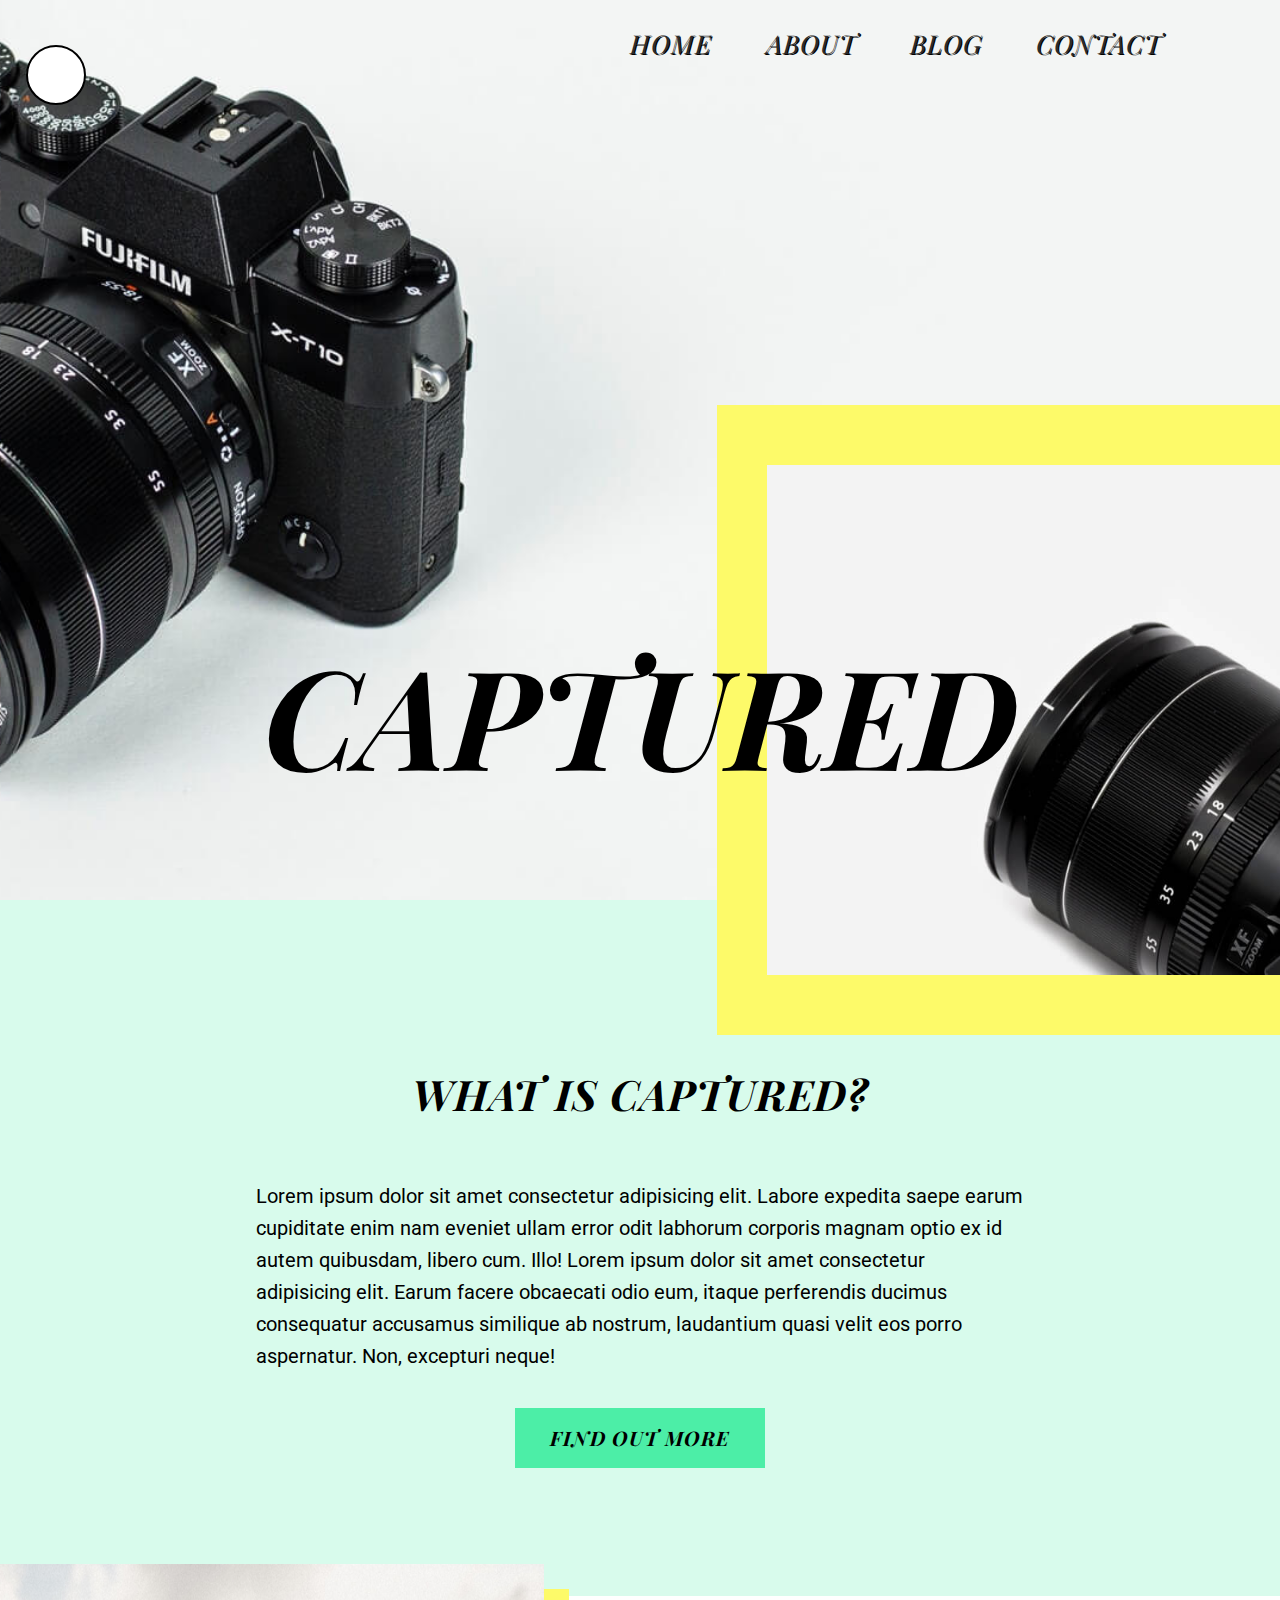
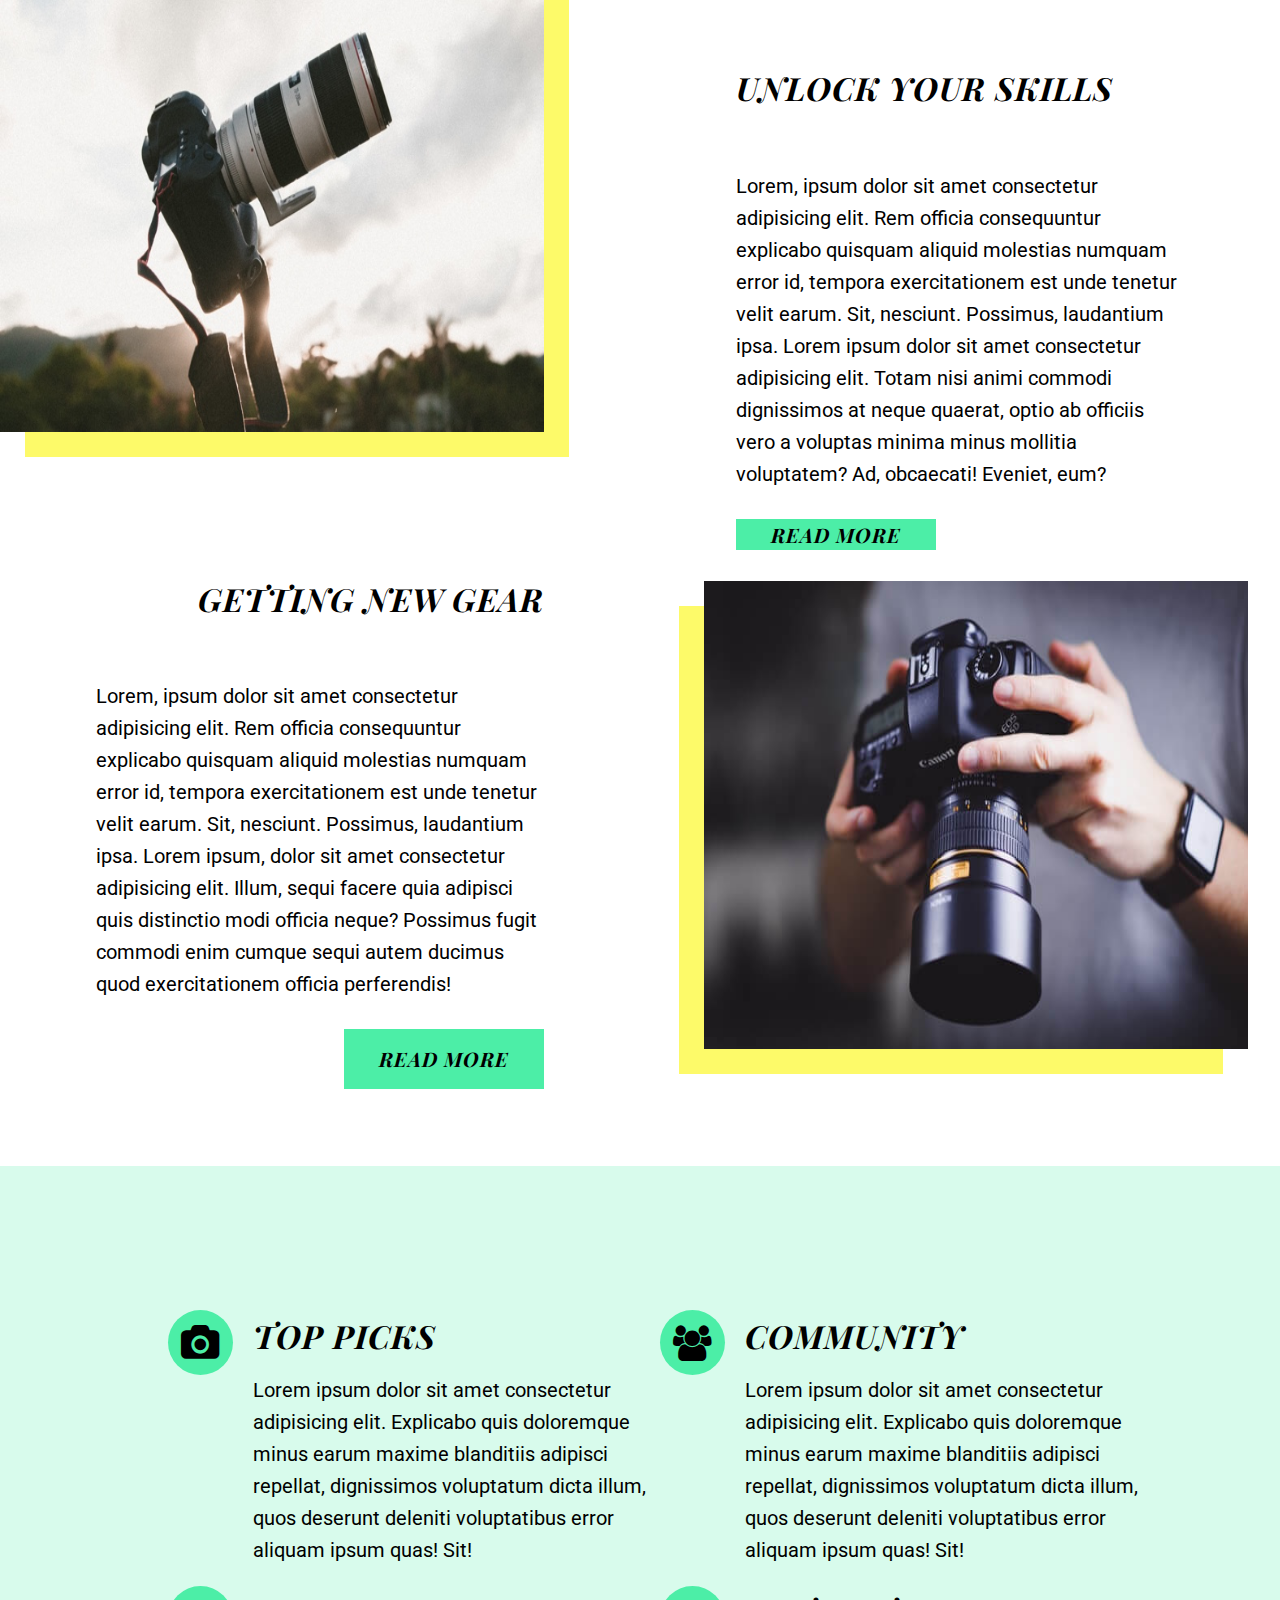
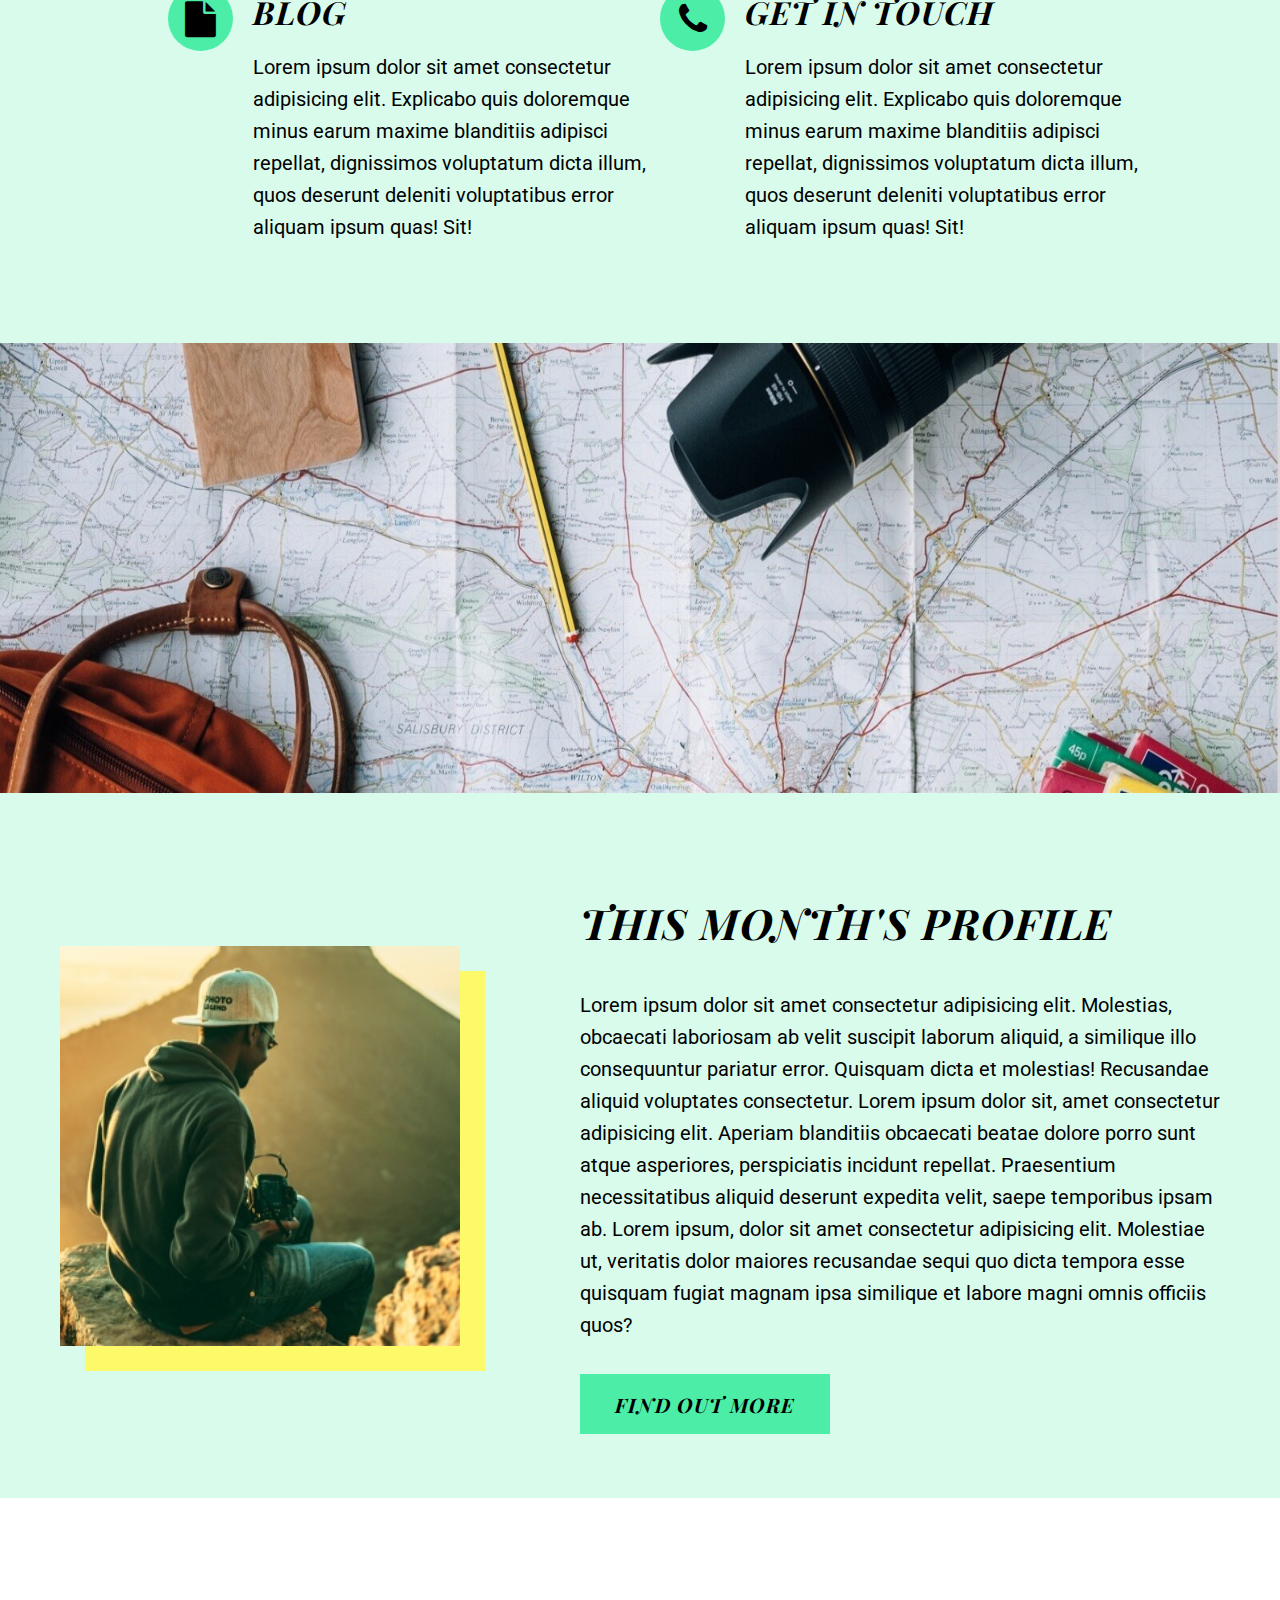
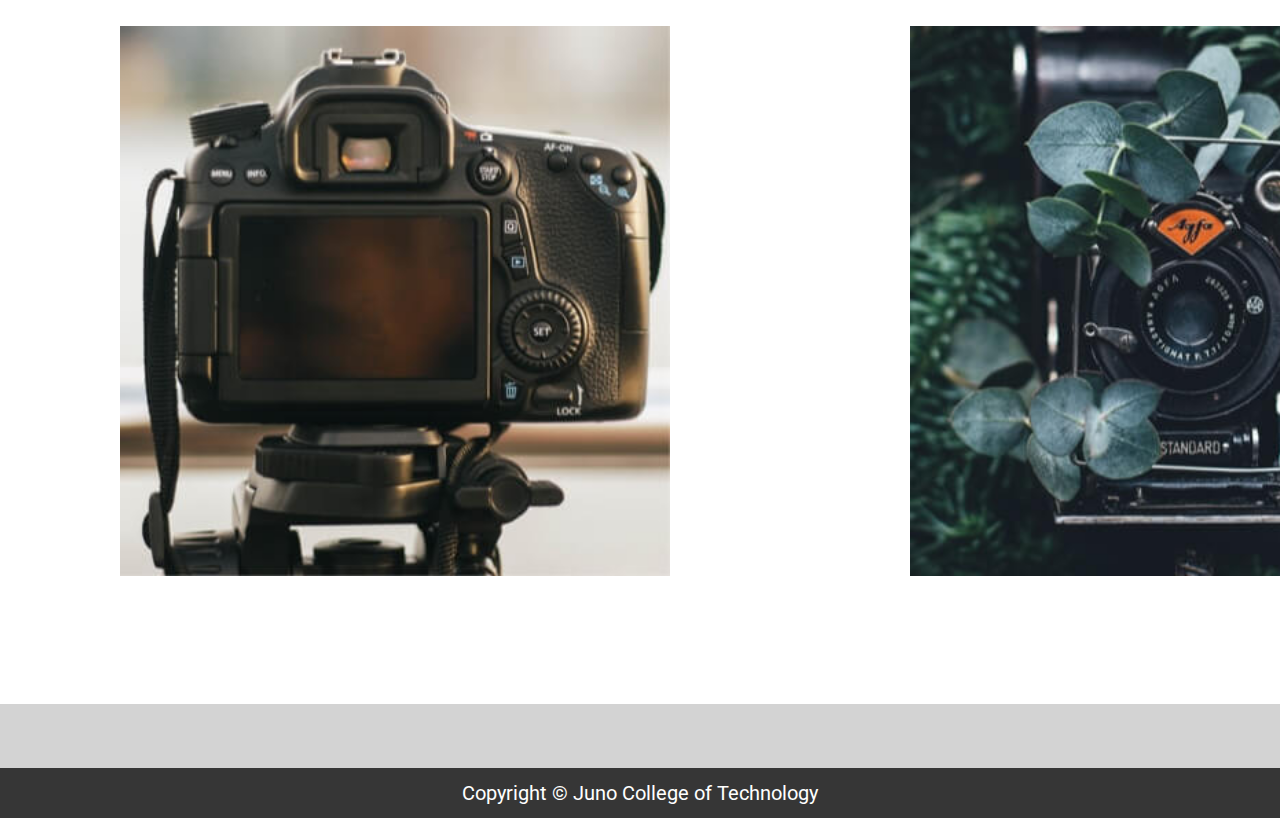
==== commit 621e0cc7: "Add files via upload" ====
--- a/index.html
+++ b/index.html
@@ -1,152 +1,152 @@
-<!DOCTYPE html>
-<html lang="en">
-
-<head>
-    <meta charset="UTF-8">
-    <meta name="viewport" content="width=device-width, initial-scale=1.0">
-    <meta http-equiv="X-UA-Compatible" content="ie=edge">
-    <title>Captured Home Page</title>
-    <link rel="preconnect" href="https://fonts.googleapis.com">
-    <link rel="preconnect" href="https://fonts.gstatic.com" crossorigin>
-    <link href="https://fonts.googleapis.com/css2?family=Playfair+Display:ital,wght@1,700&family=Roboto&display=swap" rel="stylesheet">
-    <link rel="stylesheet" href="https://cdnjs.cloudflare.com/ajax/libs/font-awesome/4.7.0/css/font-awesome.min.css">
-    <link rel="stylesheet" href="styles/style.css">
-
-</head>
-<body>
-    <header>
-        <div class = "homeBackground">
-        <!--Start of Top of Site Section-->
-            <div class="upperWebsite">          
-                <nav id="headNav">
-                    <!--Start of Site Nav Section-->
-                    <ul class="main-menu">
-                        <li id = "active"><a href="index.html">Home</a></li>
-                        <li><a href="about.html">About</a></li>
-                        <li><a href="blog.html">Blog</a></li>
-                        <li><a href="contact.html">Contact</a></li>
-                        
-                    </ul>  
-                    <div class="dropdown">
-                        <a>MENU</a>
-                        <div class="dropdown-content">
-                            <ul class="dropdown-content">
-                                <li><a href="blog.html">Blog</a></li>
-                                <li><a href="index.html">Home</a></li>
-                                <li><a href="about.html">About</a></li>
-                                <li><a href="contact.html">Contact</a></li>
-                            </ul>
-                        </div>
-                    </div>
-                </nav>
-                <span><button class = "darkModeOn" id = "darkModeOn" onclick="caputuredHome();"></button></span>
-                <!--End of Site Nav Section-->
-            </div>
-            <!--Site Home Title--><div class = "webpageHeadingContainer"><h1>Captured</h1></div>
-            <!--Additionial Capture Heading Image--><div class = "header-Image2"><img src="./assets/header-box-image.jpg" alt="Camera Lens pointing Left"></div>   
-        </div>
-    </header>
-    <main>
-        <section class = "whatIsCaptured" id = "whatIsCaptured">
-            <div class = "centeringWrapper"> 
-                <h3>What is Captured?</h3>
-                <p>Lorem ipsum dolor sit amet consectetur adipisicing elit. Labore expedita saepe earum cupiditate enim nam eveniet ullam error odit labhorum corporis magnam optio ex id autem quibusdam, libero cum. Illo! Lorem ipsum dolor sit amet consectetur adipisicing elit. Earum facere obcaecati odio eum, itaque perferendis ducimus consequatur accusamus similique ab nostrum, laudantium quasi velit eos porro aspernatur. Non, excepturi neque!</p>
-                <button class = "findOutMoreButton">Find Out More</button>
-            </div>
-        </section>
-
-        <section class = "quadContent" id = "quadContent">
-            <div class = "quadContentContainer" id = "quadContentContainer">
-                <div class = "imageContent"><img src="./assets/left-image.jpg" alt="Camera Lens pointing Left"></div>
-                <div class = "wordContent"><h4>Unlock Your Skills</h4><p>Lorem, ipsum dolor sit amet consectetur adipisicing elit. Rem officia consequuntur explicabo quisquam aliquid molestias numquam error id, tempora exercitationem est unde tenetur velit earum. Sit, nesciunt. Possimus, laudantium ipsa. Lorem ipsum dolor sit amet consectetur adipisicing elit. Totam nisi animi commodi dignissimos at neque quaerat, optio ab officiis vero a voluptas minima minus mollitia voluptatem? Ad, obcaecati! Eveniet, eum?</p><button class = "readMoreButton">Read More</button></div>
-                <div class = "wordContent2"><h4>Getting New Gear</h4><p>Lorem, ipsum dolor sit amet consectetur adipisicing elit. Rem officia consequuntur explicabo quisquam aliquid molestias numquam error id, tempora exercitationem est unde tenetur velit earum. Sit, nesciunt. Possimus, laudantium ipsa. Lorem ipsum, dolor sit amet consectetur adipisicing elit. Illum, sequi facere quia adipisci quis distinctio modi officia neque? Possimus fugit commodi enim cumque sequi autem ducimus quod exercitationem officia perferendis!</p><button class = "readMoreButton">Read More</button></div>
-                <div class = "imageContent2"><img src="./assets/right-image.jpg" alt="Man Checking Camera Footage/Settings"></div>
-            </div>
-        </section>
-
-        <section class = "CapturedContactResources" id = "CapturedContactResources">
-            <div class = "CapturedContactResourcesContainer" id = "CapturedContactResourcesContainer">
-                <ul>
-                   <li><div class = "icons" id = "icons1">
-                            <i class="fa fa-camera"></i>
-                        </div>
-                        <div class = "contentContact" id = "contentContact1">
-                            <h4>Top Picks</h4><p>Lorem ipsum dolor sit amet consectetur adipisicing elit. Explicabo quis doloremque minus earum maxime blanditiis adipisci repellat, dignissimos voluptatum dicta illum, quos deserunt deleniti voluptatibus error aliquam ipsum quas! Sit!</p>
-                        </div>
-                    </li>     
-
-                    <li><div class = "icons" id = "icons2">
-                            <i class="fa fa-users"></i>
-                        </div>
-                        <div class = "contentContact" id = "contentContact2">
-                            <h4>Community</h4><p>Lorem ipsum dolor sit amet consectetur adipisicing elit. Explicabo quis doloremque minus earum maxime blanditiis adipisci repellat, dignissimos voluptatum dicta illum, quos deserunt deleniti voluptatibus error aliquam ipsum quas! Sit!</p>
-                        </div>
-                    </li>   
-                    <li><div class = "icons" id = "icons3">
-                            <i class="fa fa-file" ></i>
-                        </div>
-                        <div class = "contentContact" id = "contentContact3">
-                            <h4>Blog</h4><p>Lorem ipsum dolor sit amet consectetur adipisicing elit. Explicabo quis doloremque minus earum maxime blanditiis adipisci repellat, dignissimos voluptatum dicta illum, quos deserunt deleniti voluptatibus error aliquam ipsum quas! Sit!</p>
-                        </div>
-                    </li>     
-
-                    <li><div class = "icons" id = "icons4">
-                            <i class="fa fa-phone"></i>
-                        </div>
-                        <div class = "contentContact" id = "contentContact4">
-                            <h4>Get in Touch</h4><p>Lorem ipsum dolor sit amet consectetur adipisicing elit. Explicabo quis doloremque minus earum maxime blanditiis adipisci repellat, dignissimos voluptatum dicta illum, quos deserunt deleniti voluptatibus error aliquam ipsum quas! Sit!</p>
-                        </div>
-                    </li>       
-                </ul>
-            </div>
-        </section>
-        <section class = "cameraToolsImage" id = "cameraToolsImage">
-            <div class = "cameraToolsImageContainer">
-                <img src="./assets/banner.jpg" alt="Camera tools strewn upon a map">
-            </div>
-        </section>
-        <section class = "monthlyProfile" id = "monthlyProfile">
-            <div class = "monthlyProfileImageContainer">
-                <img src="./assets/small-box.jpg" alt="Camerman Sitting on Rock in the Desert, Dusty">
-            </div>
-            <div class = "monthlyProfileTextContainer">
-                <h3>This Month's Profile</h3>
-                <p>Lorem ipsum dolor sit amet consectetur adipisicing elit. Molestias, obcaecati laboriosam ab velit suscipit laborum aliquid, a similique illo consequuntur pariatur error. Quisquam dicta et molestias! Recusandae aliquid voluptates consectetur. Lorem ipsum dolor sit, amet consectetur adipisicing elit. Aperiam blanditiis obcaecati beatae dolore porro sunt atque asperiores, perspiciatis incidunt repellat. Praesentium necessitatibus aliquid deserunt expedita velit, saepe temporibus ipsam ab. Lorem ipsum, dolor sit amet consectetur adipisicing elit. Molestiae ut, veritatis dolor maiores recusandae sequi quo dicta tempora esse quisquam fugiat magnam ipsa similique et labore magni omnis officiis quos?
-                </p>
-                <button class = "findOutMoreButton">Find Out More</button>
-            </div>
-        </section>
-        <section class = "galleryCaputured" id = "galleryCaputured">
-            <div class = "galleryCaputuredImages" id = "galleryCaputuredImages">
-                <div class = "galleryImage" id = "galleryImage" onclick="reMoveGallery();">
-                    <img src="./assets/gallery-image-1.jpg" alt="Close up of Camera attached to Tripod">
-                </div>
-                <div class = "galleryImage" id = "galleryImage" onclick="reMoveGallery();">
-                    <img src="./assets/gallery-image-2.jpg" alt="Camera lens down in leaves">
-                </div>
-                <div class = "galleryImage" id = "galleryImage" onclick="reMoveGallery();">
-                    <img src="./assets/gallery-image-3.jpg" alt="Close up of Front View of Nixon Camera">
-                </div>  
-                <div class = "galleryImage" id = "galleryImage" onclick="reMoveGallery();">
-                    <img src="./assets/gallery-image-1.jpg" alt="Close up of Camera attached to Tripod">
-                </div>
-                <div class = "galleryImage" id = "galleryImage" onclick="reMoveGallery();">
-                    <img src="./assets/gallery-image-2.jpg" alt="Camera lens down in leaves">
-                </div>
-                <div class = "galleryImage" id = "galleryImage" onclick="reMoveGallery();">
-                    <img src="./assets/gallery-image-3.jpg" alt="Close up of Front View of Nixon Camera">
-                </div>  
-            </div>
-            
-        </section>
-
-    </main>
-    <footer id = "footer1">
-        <div class = "credits" id = "credits">
-            <p class = "creditsp">Copyright &copy; Juno College of Technology</p>
-        </div>
-    </footer>
-    <script src="https://ajax.googleapis.com/ajax/libs/jquery/3.6.0/jquery.min.js"></script>
-    <script src="appScript.js"></script>
-</body>
+<!DOCTYPE html>
+<html lang="en" data-theme = "light">
+
+<head>
+    <meta charset="UTF-8">
+    <meta name="viewport" content="width=device-width, initial-scale=1.0">
+    <meta http-equiv="X-UA-Compatible" content="ie=edge">
+    <title>Captured Home Page</title>
+    <link rel="preconnect" href="https://fonts.googleapis.com">
+    <link rel="preconnect" href="https://fonts.gstatic.com" crossorigin>
+    <link href="https://fonts.googleapis.com/css2?family=Playfair+Display:ital,wght@1,700&family=Roboto&display=swap" rel="stylesheet">
+    <link rel="stylesheet" href="https://cdnjs.cloudflare.com/ajax/libs/font-awesome/4.7.0/css/font-awesome.min.css">
+    <link rel="stylesheet" href="styles/style.css">
+
+</head>
+<body>
+    <header>
+        <div class = "homeBackground">
+        <!--Start of Top of Site Section-->
+            <div class="upperWebsite">          
+                <nav id="headNav">
+                    <!--Start of Site Nav Section-->
+                    <ul class="main-menu">
+                        <li><a href="home.html">Home</a></li>
+                        <li><a href="about.html">About</a></li>
+                        <li><a href="blog.html">Blog</a></li>
+                        <li><a href="contact.html">Contact</a></li>
+                        
+                    </ul>  
+                    <div class="dropdown">
+                        <a>MENU</a>
+                        <div class="dropdown-content">
+                            <ul class="dropdown-content">
+                                <li><a href="blog.html">Blog</a></li>
+                                <li><a href="home.html">Home</a></li>
+                                <li><a href="about.html">About</a></li>
+                                <li><a href="contact.html">Contact</a></li>
+                            </ul>
+                        </div>
+                    </div>
+                </nav>
+                <span><button class = "darkModeOn" id = "darkModeOn" name="theme"></button></span>
+                <!--End of Site Nav Section-->
+            </div>
+            <!--Site Home Title--><div class = "webpageHeadingContainer"><h1>Captured</h1></div>
+            <!--Additionial Capture Heading Image--><div class = "header-Image2"><img src="./assets/header-box-image.jpg" alt="Camera Lens pointing Left"></div>   
+        </div>
+    </header>
+    <main>
+        <section class = "whatIsCaptured" id = "whatIsCaptured">
+            <div class = "centeringWrapper"> 
+                <h3>What is Captured?</h3>
+                <p>Lorem ipsum dolor sit amet consectetur adipisicing elit. Labore expedita saepe earum cupiditate enim nam eveniet ullam error odit labhorum corporis magnam optio ex id autem quibusdam, libero cum. Illo! Lorem ipsum dolor sit amet consectetur adipisicing elit. Earum facere obcaecati odio eum, itaque perferendis ducimus consequatur accusamus similique ab nostrum, laudantium quasi velit eos porro aspernatur. Non, excepturi neque!</p>
+                <button class = "findOutMoreButton">Find Out More</button>
+            </div>
+        </section>
+
+        <section class = "quadContent" id = "quadContent">
+            <div class = "quadContentContainer" id = "quadContentContainer">
+                <div class = "imageContent"><img src="./assets/left-image.jpg" alt="Camera Lens pointing Left"></div>
+                <div class = "wordContent"><h4>Unlock Your Skills</h4><p>Lorem, ipsum dolor sit amet consectetur adipisicing elit. Rem officia consequuntur explicabo quisquam aliquid molestias numquam error id, tempora exercitationem est unde tenetur velit earum. Sit, nesciunt. Possimus, laudantium ipsa. Lorem ipsum dolor sit amet consectetur adipisicing elit. Totam nisi animi commodi dignissimos at neque quaerat, optio ab officiis vero a voluptas minima minus mollitia voluptatem? Ad, obcaecati! Eveniet, eum?</p><button class = "readMoreButton">Read More</button></div>
+                <div class = "wordContent2"><h4>Getting New Gear</h4><p>Lorem, ipsum dolor sit amet consectetur adipisicing elit. Rem officia consequuntur explicabo quisquam aliquid molestias numquam error id, tempora exercitationem est unde tenetur velit earum. Sit, nesciunt. Possimus, laudantium ipsa. Lorem ipsum, dolor sit amet consectetur adipisicing elit. Illum, sequi facere quia adipisci quis distinctio modi officia neque? Possimus fugit commodi enim cumque sequi autem ducimus quod exercitationem officia perferendis!</p><button class = "readMoreButton">Read More</button></div>
+                <div class = "imageContent2"><img src="./assets/right-image.jpg" alt="Man Checking Camera Footage/Settings"></div>
+            </div>
+        </section>
+
+        <section class = "CapturedContactResources" id = "CapturedContactResources">
+            <div class = "CapturedContactResourcesContainer" id = "CapturedContactResourcesContainer">
+                <ul>
+                   <li><div class = "icons" id = "icons1">
+                            <i class="fa fa-camera"></i>
+                        </div>
+                        <div class = "contentContact" id = "contentContact1">
+                            <h4>Top Picks</h4><p>Lorem ipsum dolor sit amet consectetur adipisicing elit. Explicabo quis doloremque minus earum maxime blanditiis adipisci repellat, dignissimos voluptatum dicta illum, quos deserunt deleniti voluptatibus error aliquam ipsum quas! Sit!</p>
+                        </div>
+                    </li>     
+
+                    <li><div class = "icons" id = "icons2">
+                            <i class="fa fa-users"></i>
+                        </div>
+                        <div class = "contentContact" id = "contentContact2">
+                            <h4>Community</h4><p>Lorem ipsum dolor sit amet consectetur adipisicing elit. Explicabo quis doloremque minus earum maxime blanditiis adipisci repellat, dignissimos voluptatum dicta illum, quos deserunt deleniti voluptatibus error aliquam ipsum quas! Sit!</p>
+                        </div>
+                    </li>   
+                    <li><div class = "icons" id = "icons3">
+                            <i class="fa fa-file" ></i>
+                        </div>
+                        <div class = "contentContact" id = "contentContact3">
+                            <h4>Blog</h4><p>Lorem ipsum dolor sit amet consectetur adipisicing elit. Explicabo quis doloremque minus earum maxime blanditiis adipisci repellat, dignissimos voluptatum dicta illum, quos deserunt deleniti voluptatibus error aliquam ipsum quas! Sit!</p>
+                        </div>
+                    </li>     
+
+                    <li><div class = "icons" id = "icons4">
+                            <i class="fa fa-phone"></i>
+                        </div>
+                        <div class = "contentContact" id = "contentContact4">
+                            <h4>Get in Touch</h4><p>Lorem ipsum dolor sit amet consectetur adipisicing elit. Explicabo quis doloremque minus earum maxime blanditiis adipisci repellat, dignissimos voluptatum dicta illum, quos deserunt deleniti voluptatibus error aliquam ipsum quas! Sit!</p>
+                        </div>
+                    </li>       
+                </ul>
+            </div>
+        </section>
+        <section class = "cameraToolsImage" id = "cameraToolsImage">
+            <div class = "cameraToolsImageContainer">
+                <img src="./assets/banner.jpg" alt="Camera tools strewn upon a map">
+            </div>
+        </section>
+        <section class = "monthlyProfile" id = "monthlyProfile">
+            <div class = "monthlyProfileImageContainer">
+                <img src="./assets/small-box.jpg" alt="Camerman Sitting on Rock in the Desert, Dusty">
+            </div>
+            <div class = "monthlyProfileTextContainer">
+                <h3>This Month's Profile</h3>
+                <p>Lorem ipsum dolor sit amet consectetur adipisicing elit. Molestias, obcaecati laboriosam ab velit suscipit laborum aliquid, a similique illo consequuntur pariatur error. Quisquam dicta et molestias! Recusandae aliquid voluptates consectetur. Lorem ipsum dolor sit, amet consectetur adipisicing elit. Aperiam blanditiis obcaecati beatae dolore porro sunt atque asperiores, perspiciatis incidunt repellat. Praesentium necessitatibus aliquid deserunt expedita velit, saepe temporibus ipsam ab. Lorem ipsum, dolor sit amet consectetur adipisicing elit. Molestiae ut, veritatis dolor maiores recusandae sequi quo dicta tempora esse quisquam fugiat magnam ipsa similique et labore magni omnis officiis quos?
+                </p>
+                <button class = "findOutMoreButton">Find Out More</button>
+            </div>
+        </section>
+        <section class = "galleryCaputured" id = "galleryCaputured">
+            <div class = "galleryCaputuredImages" id = "galleryCaputuredImages">
+                <div class = "galleryImage" id = "galleryImage">
+                    <img src="./assets/gallery-image-1.jpg" alt="Close up of Camera attached to Tripod">
+                </div>
+                <div class = "galleryImage" id = "galleryImage">
+                    <img src="./assets/gallery-image-2.jpg" alt="Camera lens down in leaves">
+                </div>
+                <div class = "galleryImage" id = "galleryImage">
+                    <img src="./assets/gallery-image-3.jpg" alt="Close up of Front View of Nixon Camera">
+                </div>  
+                <div class = "galleryImage" id = "galleryImage">
+                    <img src="./assets/gallery-image-1.jpg" alt="Close up of Camera attached to Tripod">
+                </div>
+                <div class = "galleryImage" id = "galleryImage">
+                    <img src="./assets/gallery-image-2.jpg" alt="Camera lens down in leaves">
+                </div>
+                <div class = "galleryImage" id = "galleryImage">
+                    <img src="./assets/gallery-image-3.jpg" alt="Close up of Front View of Nixon Camera">
+                </div>  
+            </div>
+            
+        </section>
+
+    </main>
+    <footer id = "footer1">
+        <div class = "credits" id = "credits">
+            <p class = "creditsp">Copyright &copy; Juno College of Technology</p>
+        </div>
+    </footer>
+    <script src="https://ajax.googleapis.com/ajax/libs/jquery/3.6.0/jquery.min.js"></script>
+    <script src="appScript.js"></script>
+</body>
 </html>--- a/styles/style.css
+++ b/styles/style.css
@@ -273,11 +273,31 @@
 
 /*Setup CSS - Normalize Ends*/
 /*Style Guide Content Measurements Begin */
+html {
+  --color-primary: #d8fbec;
+  --color-secondary: white;
+  --color-black: black;
+  --color-white: #fafafa;
+  --color-font: black;
+  --color-icons: rgb(76, 238, 167);
+  --color-h1: black;
+}
+
+html[data-theme=dark] {
+  --color-primary: #2c2c2c;
+  --color-secondary: rgb(90, 90, 90);
+  --color-black: black;
+  --color-white: #fafafa;
+  --color-font: white;
+  --color-icons: white;
+  --color-h1: black;
+}
+
 html,
 body {
   max-width: 100%;
   overflow-x: hidden;
-  color: black;
+  color: var(--color-font);
   background-color: #d8fbec;
   display: -webkit-box;
   display: -ms-flexbox;
@@ -299,6 +319,7 @@
   font-style: italic;
   text-transform: uppercase;
   z-index: 999;
+  color: var(--color-h1);
 }
 
 h2 {
@@ -333,11 +354,6 @@
   font-family: Roboto, Arial, Helvetica, sans-serif;
   font-size: 20px;
   line-height: 32px;
-}
-
-h4:hover,
-h3:hover {
-  color: whitesmoke;
 }
 
 button {
@@ -431,8 +447,7 @@
 
 footer {
   width: 100%;
-  position: absolute;
-  bottom: 0;
+  background-color: lightgrey;
 }
 
 .main {
@@ -685,6 +700,7 @@
   -webkit-box-pack: center;
       -ms-flex-pack: center;
           justify-content: center;
+  background-color: var(--color-primary);
 }
 
 .centeringWrapper {
@@ -722,7 +738,7 @@
           flex-direction: row;
   -ms-flex-wrap: wrap;
       flex-wrap: wrap;
-  background-color: #fafafa;
+  background-color: var(--color-secondary);
 }
 
 .wordContent,
@@ -793,12 +809,13 @@
   width: 100%;
   height: 60%;
   padding-bottom: 5%;
+  background-color: var(--color-primary);
 }
 
 .CapturedContactResourcesContainer {
   margin-left: 10%;
   margin-right: 10%;
-  margin-top: 10%;
+  padding-top: 10%;
 }
 
 .CapturedContactResourcesContainer ul {
@@ -859,12 +876,13 @@
       align-content: center;
   text-align: center;
   position: relative;
-  background-color: #4ceea7;
+  background-color: var(--color-icons);
 }
 .icons i {
   position: absolute;
   top: 15px;
   font-size: 36px;
+  color: var(--color-black);
 }
 
 .cameraToolsImage {
@@ -899,6 +917,7 @@
   -webkit-box-align: center;
       -ms-flex-align: center;
           align-items: center;
+  background-color: var(--color-primary);
 }
 
 .monthlyProfileTextContainer {
@@ -927,7 +946,7 @@
   width: 4740px;
   height: 80%;
   padding: 10% 0;
-  background-color: #fafafa;
+  background-color: var(--color-secondary);
   position: relative;
 }
 
@@ -937,6 +956,7 @@
   display: -webkit-box;
   display: -ms-flexbox;
   display: flex;
+  background-color: var(--color-secondary);
   -ms-flex-pack: distribute;
       justify-content: space-around;
   -webkit-box-orient: horizontal;
@@ -1027,11 +1047,31 @@
 }
 
 /*Style Guide Content Measurements Begin */
+html {
+  --color-primary: #d8fbec;
+  --color-secondary: white;
+  --color-black: black;
+  --color-white: #fafafa;
+  --color-font: black;
+  --color-icons: rgb(76, 238, 167);
+  --color-h1: black;
+}
+
+html[data-theme=dark] {
+  --color-primary: #2c2c2c;
+  --color-secondary: rgb(90, 90, 90);
+  --color-black: black;
+  --color-white: #fafafa;
+  --color-font: white;
+  --color-icons: white;
+  --color-h1: black;
+}
+
 html,
 body {
   max-width: 100%;
   overflow-x: hidden;
-  color: black;
+  color: var(--color-font);
   background-color: #d8fbec;
   display: -webkit-box;
   display: -ms-flexbox;
@@ -1053,6 +1093,7 @@
   font-style: italic;
   text-transform: uppercase;
   z-index: 999;
+  color: var(--color-h1);
 }
 
 h2 {
@@ -1087,11 +1128,6 @@
   font-family: Roboto, Arial, Helvetica, sans-serif;
   font-size: 20px;
   line-height: 32px;
-}
-
-h4:hover,
-h3:hover {
-  color: whitesmoke;
 }
 
 button {
@@ -1185,8 +1221,7 @@
 
 footer {
   width: 100%;
-  position: absolute;
-  bottom: 0;
+  background-color: lightgrey;
 }
 
 .main {
